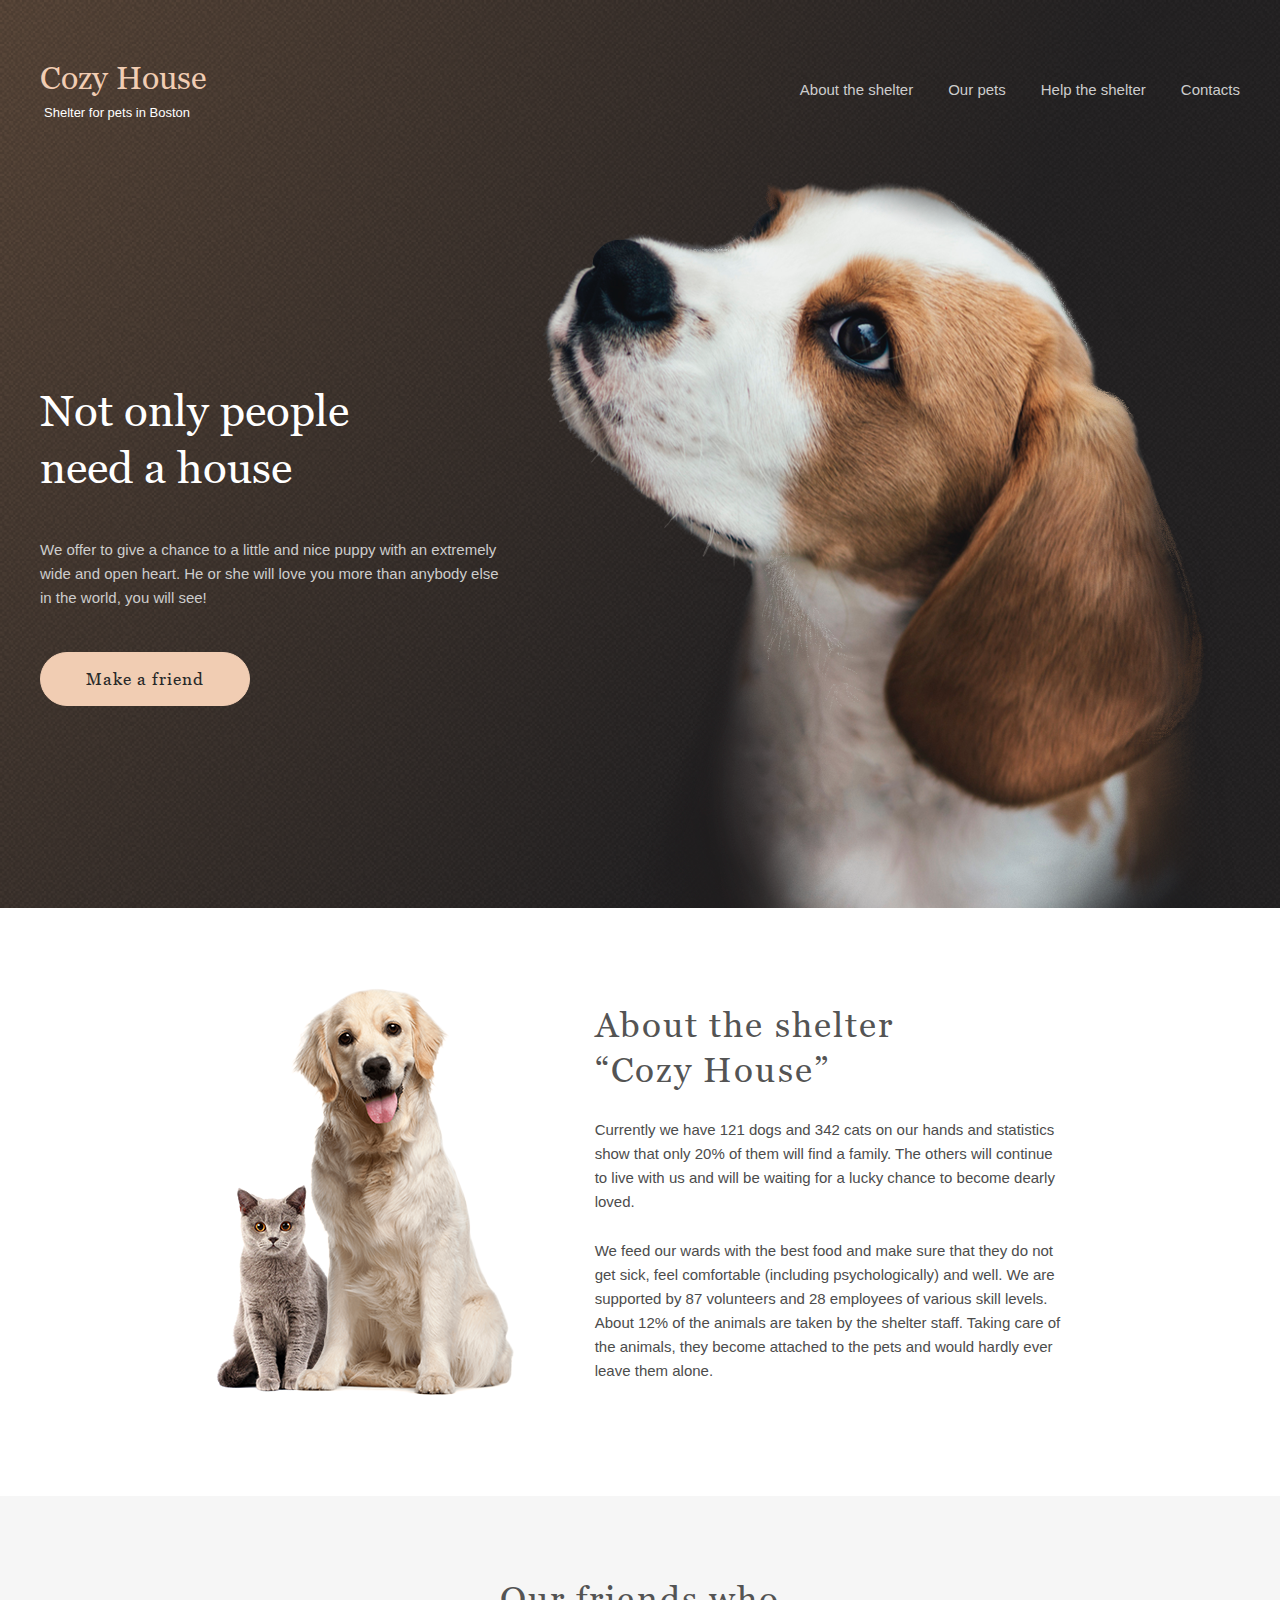
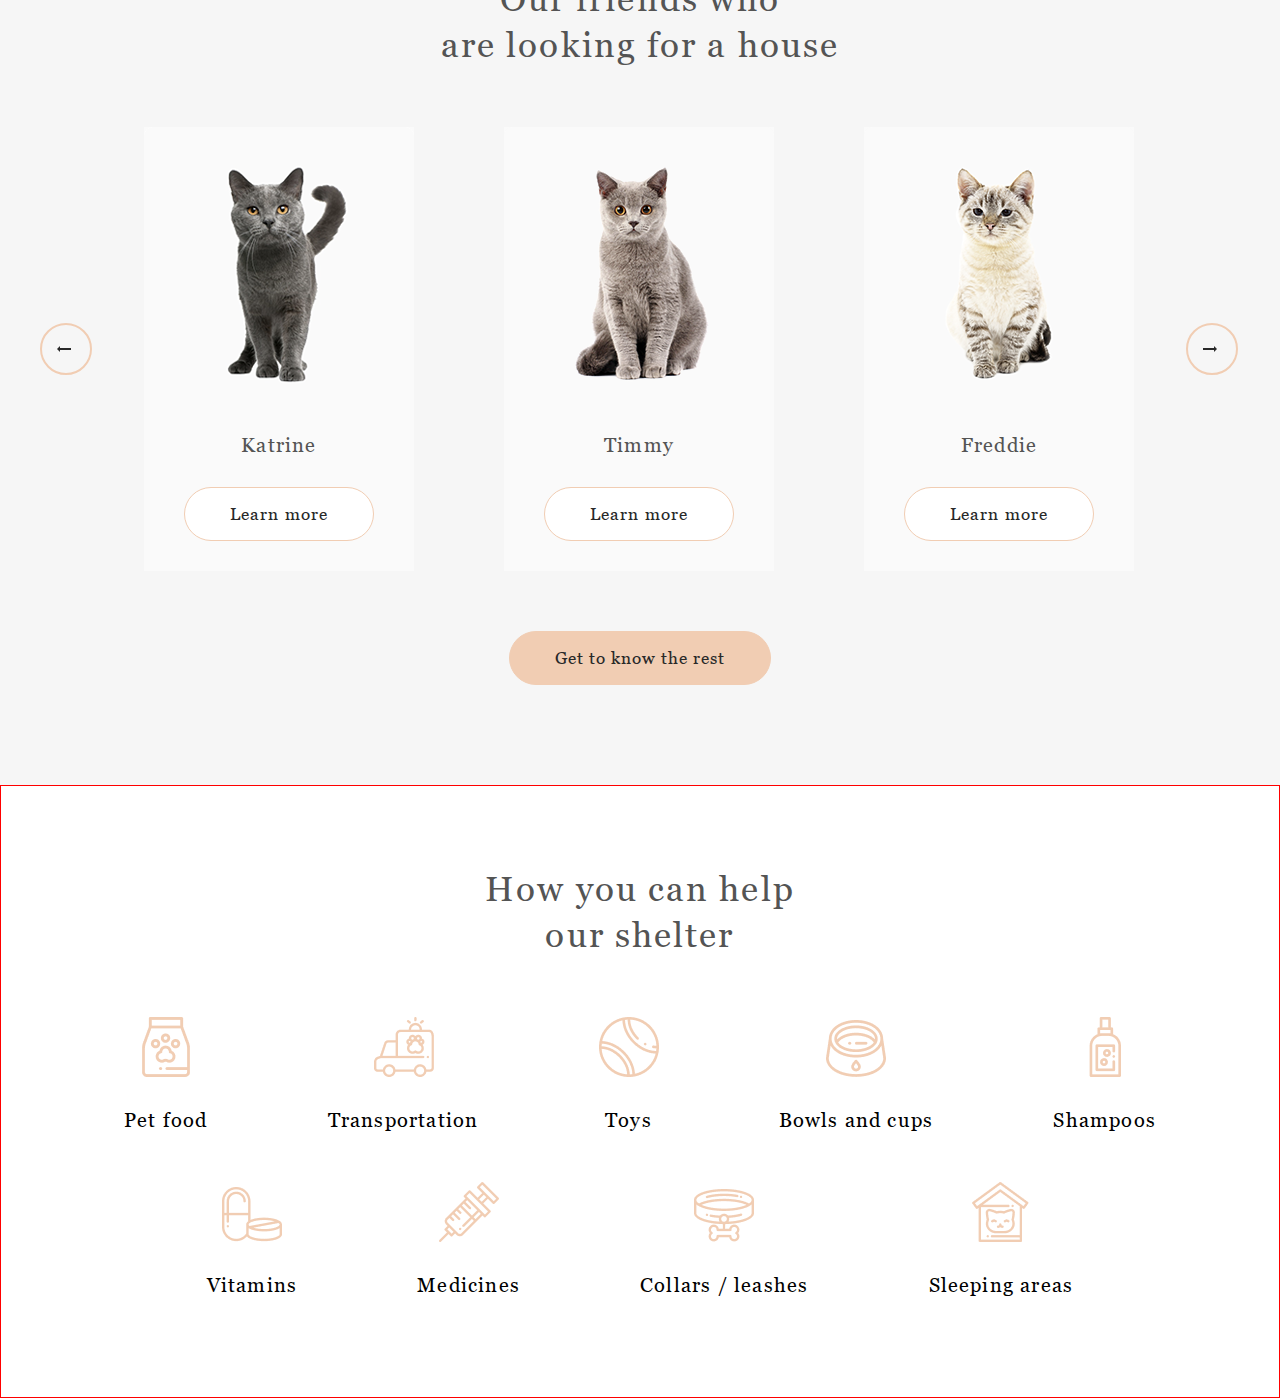
==== index.html @ fdc4bdba "added: help section, Georgia fonts" ====
<!DOCTYPE html>
<html lang="en">
<head>
    <meta charset="UTF-8">
    <meta http-equiv="X-UA-Compatible" content="IE=edge">
    <meta name="viewport" content="width=device-width, initial-scale=1.0">
    <link rel="stylesheet" href="style.css">
    <title>Cozy House</title>
</head>
<body id="body">
    
    <header>    
        <div class="headerFooterContainer">
            <div class="logo">
                <h1>Cozy House</h1>
                <div class="subtitle">Shelter for pets in Boston</div>

            </div>
            <div class="menu">
                <nav>
                    <ul>
                        <a href='#'><li class="listItem">About the shelter</li></a>
                        <a href='#'><li class="listItem">Our pets</li></a>
                        <a href=""><li class="listItem">Help the shelter</li></a>
                        <a href=""><li class="listItem">Contacts</li></a>
                    </ul>
                </nav>
            </div>

        </div>
        
    </header>
    <main>
        <section class="notOnly">
            <div class="startContainer mainContainer">
                <div class="makeFriend">
                    <h2>Not only people <br> need a house</h2>
                    <div class="propos">We offer to give a chance to a little and nice puppy with an extremely wide and open heart. He or she will love you more than anybody else in the world, you will see!</div>
                    <button class="orangeButton">Make a friend</button>
                </div>
                <img class="startImg" src="./assets/start-screen-puppy.png" alt="puppy photo">
            </div>            
        </section>
        <div class="mainContainer">
            <section id="about">
                <div class="about">
                    <img src="./assets/about-pets.png" alt="your future pets">
                    <div class="presentation">
                        <h3>About the shelter<br> “Cozy House”</h3>
                        <div>Currently we have 121 dogs and 342 cats on our hands and statistics show that only 20% of them will find a family. The others will continue to live with us and will be waiting for a lucky chance to become dearly loved.</div>
                        <div>We feed our wards with the best food and make sure that they do not get sick, feel comfortable (including psychologically) and well. We are supported by 87 volunteers and 28 employees of various skill levels. About 12% of the animals are taken by the shelter staff. Taking care of the animals, they become attached to the pets and would hardly ever leave them alone.</div>
                    </div>
                </div>
            </section>
            <section id="ourFriends">
                <h3>Our friends who <br> are looking for a house</h3>
                
                <div class="sliderContainer">
                    <div class="roundButton slideLeft"><img src="./assets/ArrowLeft.png" alt="slide to left"></div>
                    
                    <div class="slider">
                        <div class="track"></div>
                    </div>
                    <div class="roundButton slideRight"><img src="./assets/ArrowLeft.png" class="arrow" alt="slide to right"></div>
                </div>
                <button class="orangeButton">Get to know the rest</button>
                <div class="popUp">
                    <div class="closeButton roundButton"> x</div>
                    <div class="petPopUp"></div>
                </div>
            </section>
            <section id="help">
                <h3>How you can help <br> our shelter</h3>
                <div class="helpKinds">
                    <div class="helpItem">
                        <img src="./assets/Vector (3).png" alt="" class="helpImg">
                        <div class="helpKind">Pet food</div>
                    </div>  
                    <div class="helpItem">
                        <img src="./assets/transportation.png" alt="" class="helpImg">
                        <div class="helpKind">Transportation</div>
                    </div> 
                    <div class="helpItem">
                        <img src="./assets/toys.png" alt="" class="helpImg">
                        <div class="helpKind">Toys</div>
                    </div> 
                    <div class="helpItem">
                        <img src="./assets/bowls-and-cups.png" alt="" class="helpImg">
                        <div class="helpKind">Bowls and cups</div>
                    </div> 
                    <div class="helpItem">
                        <img src="./assets/shampoos.png" alt="" class="helpImg">
                        <div class="helpKind">Shampoos</div>
                    </div> 
                    <div class="helpItem">
                        <img src="./assets/vitamins.png" alt="" class="helpImg">
                        <div class="helpKind">Vitamins</div>
                    </div> 
                    <div class="helpItem">
                        <img src="./assets/medicines.png" alt="" class="helpImg">
                        <div class="helpKind">Medicines</div>
                    </div> 
                    <div class="helpItem">
                        <img src="./assets/collars-or-leashes.png" alt="" class="helpImg">
                        <div class="helpKind">Collars / leashes</div>
                    </div> 
                    <div class="helpItem">
                        <img src="./assets/sleeping-area.png" alt="" class="helpImg">
                        <div class="helpKind">Sleeping areas</div>
                    </div>    
                </div>
            </section>
            
            
        </div>
        <div class="grayBG"></div>
    </main>
    <footer></footer>
<script src="index.js" type="module"></script>    
</body>
</html>
---- style.css ----
/* css reset start */
html, body, div, span, applet, object, iframe,
h1, h2, h3, h4, h5, h6, p, blockquote, pre,
a, abbr, acronym, address, big, cite, code,
del, dfn, em, img, ins, kbd, q, s, samp,
small, strike, strong, sub, sup, tt, var,
b, u, i, center,
dl, dt, dd, ol, ul, li,
fieldset, form, label, legend,
table, caption, tbody, tfoot, thead, tr, th, td,
article, aside, canvas, details, embed, 
figure, figcaption, footer, header, hgroup, 
menu, nav, output, ruby, section, summary,
time, mark, audio, video {
	margin: 0;
	padding: 0;
	border: 0;
	font-size: 100%;
	font: inherit;
	vertical-align: baseline;
}
/* HTML5 display-role reset for older browsers */
article, aside, details, figcaption, figure, 
footer, header, hgroup, menu, nav, section {
	display: block;
}
body {
	line-height: 1;
}
ol, ul {
	list-style: none;
}
blockquote, q {
	quotes: none;
}
a{
	text-decoration: none;
	outline: none;
}
blockquote:before, blockquote:after,
q:before, q:after {
	content: '';
	content: none;
}
table {
	border-collapse: collapse;
	border-spacing: 0;
}
* {
    box-sizing: border-box;
}
/* CSS reset end */
body{
	font-family: 'Arial';
	font-style: normal;
	font-weight: 400;
	font-size: 15px;
	line-height: 160%;
}
.center{
	margin: 0 auto;
}
.headerFooterContainer{
width: 100%;
margin: 0 auto;
display: flex;
justify-content: space-between;
align-items: center;
top: 60px;
position: absolute;
padding: 0 40px;
}
header{
	max-width: 1280px;
	margin: 0 auto;
	position: relative;
}
.mainContainer{
	max-width: 1280px;
	margin: 0 auto;
}
h1{
	font-family: 'Georgia';
	font-style: normal;
	font-weight: 400;
	font-size: 32px;
	line-height: 110%;
	color: #F1CDB3;
}
.subtitle{
	margin-top: 10px;
	font-family: 'Arial';
	font-style: normal;
	font-weight: 400;
	font-size: 13px;
	line-height: 15px;	
	padding-left: 4px;
	color: white;
}
ul{
	display: flex;
	gap: 35px;	
}
.listItem{
	color: #CDCDCD;
	font-family: 'Arial';
	font-style: normal;
	font-weight: 400;
	font-size: 15px;
	line-height: 160%;

}
.notOnly{
	background: url(./assets/start-screen-gradient-background.png);
	background-size: cover;
	height: 908px;
	min-width: 100%;
	padding-top: 180px;	
}
.startContainer{
	display: flex;
	justify-content: space-between;
	align-items: center;
	padding: 0 40px;
}
.startImg{
	display: block;
	margin-left: 42px;
	/* width: 54.53% */
}
h2{
	font-family: 'Georgia';
	font-style: normal;
	font-weight: 400;
	font-size: 44px;
	line-height: 130%;
	color: #FFFFFF;
}
.propos{
	color: #CDCDCD;
	margin: 42px auto;
}
button{
border: #F1CDB3 solid 1px;
border-radius: 100px;
padding: 15px 45px;
font-family: 'Georgia';
font-style: normal;
font-weight: 400;
font-size: 17px;
line-height: 130%;
letter-spacing: 0.06em;
color: #292929;
background-color: #FFFFFF;

}
.orangeButton{
	background-color: #F1CDB3;
}
section#about{
	height: 588px;
	padding: 80px 16.797% 100px;
}
.about{
	display: flex;
	align-items: center;
	gap: 9.375%;	
}
.presentation{
	color: #4C4C4C;
	display: flex;
	flex-direction: column;
	gap: 25px;
}
h3{
	font-family: 'Georgia';
	font-style: normal;
	font-weight: 400;
	font-size: 35px;
	line-height: 130%;
	letter-spacing: 0.06em;
	color: #545454;
}
section#ourFriends{
	padding: 80px 40px 100px;
	background: #F6F6F6;
	width: 100%;
	text-align: center;
}
.sliderContainer{	
	display: flex;
	align-items: center;
	width: 100%;
	margin: 60px auto;
	gap: 52px;
}

.roundButton{
	width: 52px;
	height: 52px;
	border: 2px solid #F1CDB3;
	border-radius: 100px;
	display: flex;
	align-items: center;
	padding-left: 15px;
	cursor: pointer;
}
.disableButton{
	filter: grayscale(100%);
}

.slideLeft{
	/* position: absolute;	 */
	left: 0;
}
.slideRight{
	/* position: absolute; */
	right: 0;
}
.arrow{
	transform: rotate(180deg)
}
.slider{
	overflow: hidden;
	position: relative;
	max-width: 82.5%;
	/* height: ;	 */
}
.track{
	margin: 0 auto;
	display: flex;
	gap: 9.09090909%;
	transition: all .5s;
}
.sliderItem{
	min-width: 27.27272727%;
	padding-bottom: 30px;
	background-color: #FAFAFA;
}
.type{
	margin: 30px auto;
	font-family: 'Georgia';
	font-style: normal;
	font-weight: 400;
	font-size: 20px;
	line-height: 23px;
	letter-spacing: 0.06em;
	color: #545454;
}
.petButton:hover{
	background-color: #F1CDB3;
}
.popUp{
	max-width: 70.3125%;
	z-index: 1;
	position: fixed;
	top: 50%;
	left: 50%;
	gap: 30px;
	transform: translate(-50%, -50%);
	background: #FAFAFA;
	border-radius: 9px;
	display: none;
	text-align: left;
}
.petPopUp{
	display: flex;
	width: 100%;
	align-items: center;	
	padding-right: 10px;
	padding-bottom: 9px;
	/* min-width: 70.3125%;	 */
}
.closeButton{
	position: absolute;
	right: -38px;
	top: -52px;
}
.petName{
	font-family: 'Georgia';
	font-style: normal;
	font-weight: 400;
	font-size: 35px;
	line-height: 130%;
	letter-spacing: 0.06em;	
	color: #000000;
	margin-bottom: 10px;
}
.petDescription{
	margin-top: 40px;
	font-family: 'Georgia';
	font-style: normal;
	font-weight: 400;
	font-size: 15px;
	line-height: 110%;
	letter-spacing: 0.06em;
	color: #000000;
}
h4{
	font-family: 'Georgia';
	font-style: normal;
	font-weight: 400;
	font-size: 20px;
	line-height: 115%;
	letter-spacing: 0.06em;	
	color: #000000;	
}
.petPopupImg{
	min-width: 50%;
}
.grayBG{
	width: 100%;
	height: 100vh;
	position: fixed;
	top: 0;
	background: rgba(41, 41, 41, 0.6);
	display: none;
}
.visible{
	display: block;
}

/* our Friends end */

/* help start */

section#help {
	padding: 80px 50px 100px 50px;
	text-align: center;
	border: red 1px solid;
}
.helpKinds{
	display: flex;
	flex-wrap: wrap;
	justify-content: center;
	align-items: flex-end;
	column-gap: 120px;
	row-gap: 50px;
	margin-top: 60px;
}
.helpItem{
	/* margin-top: 60px;
	margin-left: 120px;
	 */
}
.helpItem:first-child{
	margin-left: 0;
}
.helpKind{
	font-family: 'Georgia';
	font-style: normal;
	font-weight: 400;
	font-size: 20px;
	line-height: 115%;
	letter-spacing: 0.06em;	
	color: #000000;
	margin-top: 25px;
}
/* help end */

















@font-face {
	font-family: 'Georgia';
	src: url(./fonts/georgia.ttf);
	font-style: normal;
	font-weight: 400;
}
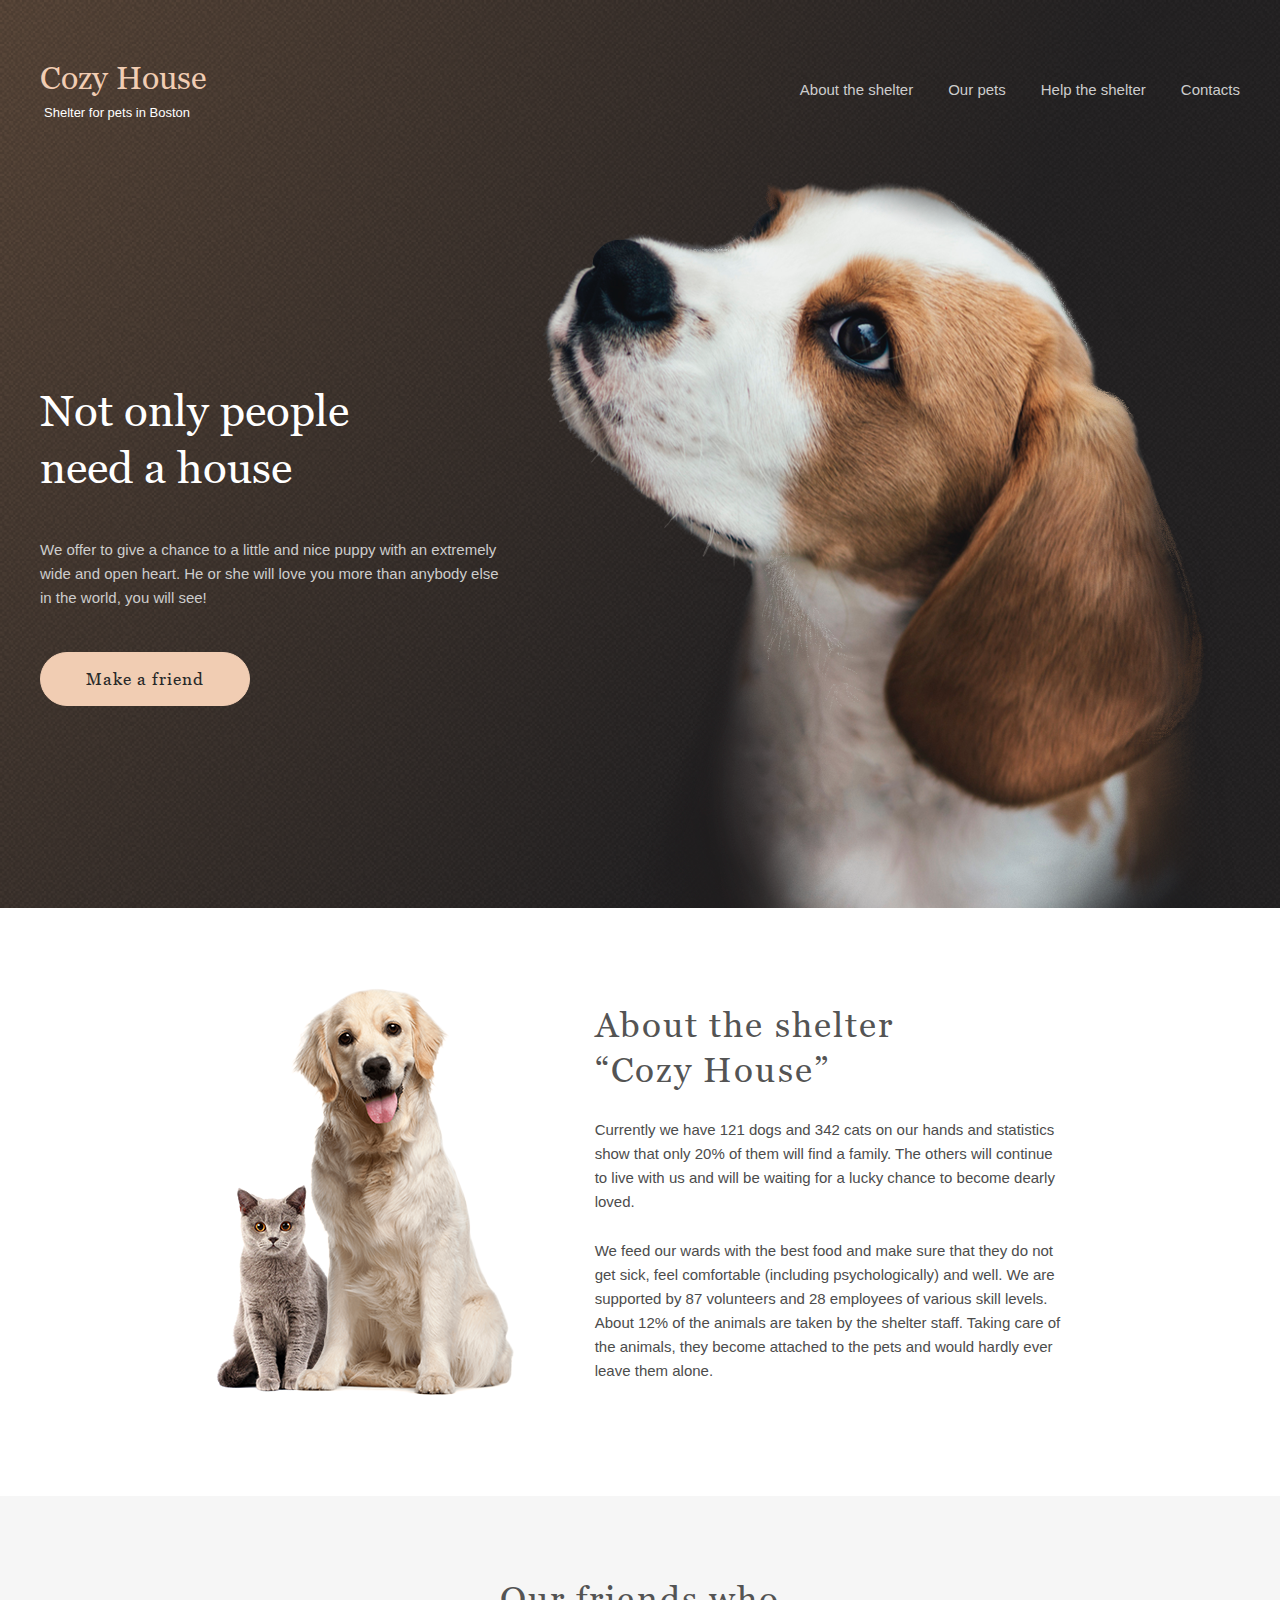
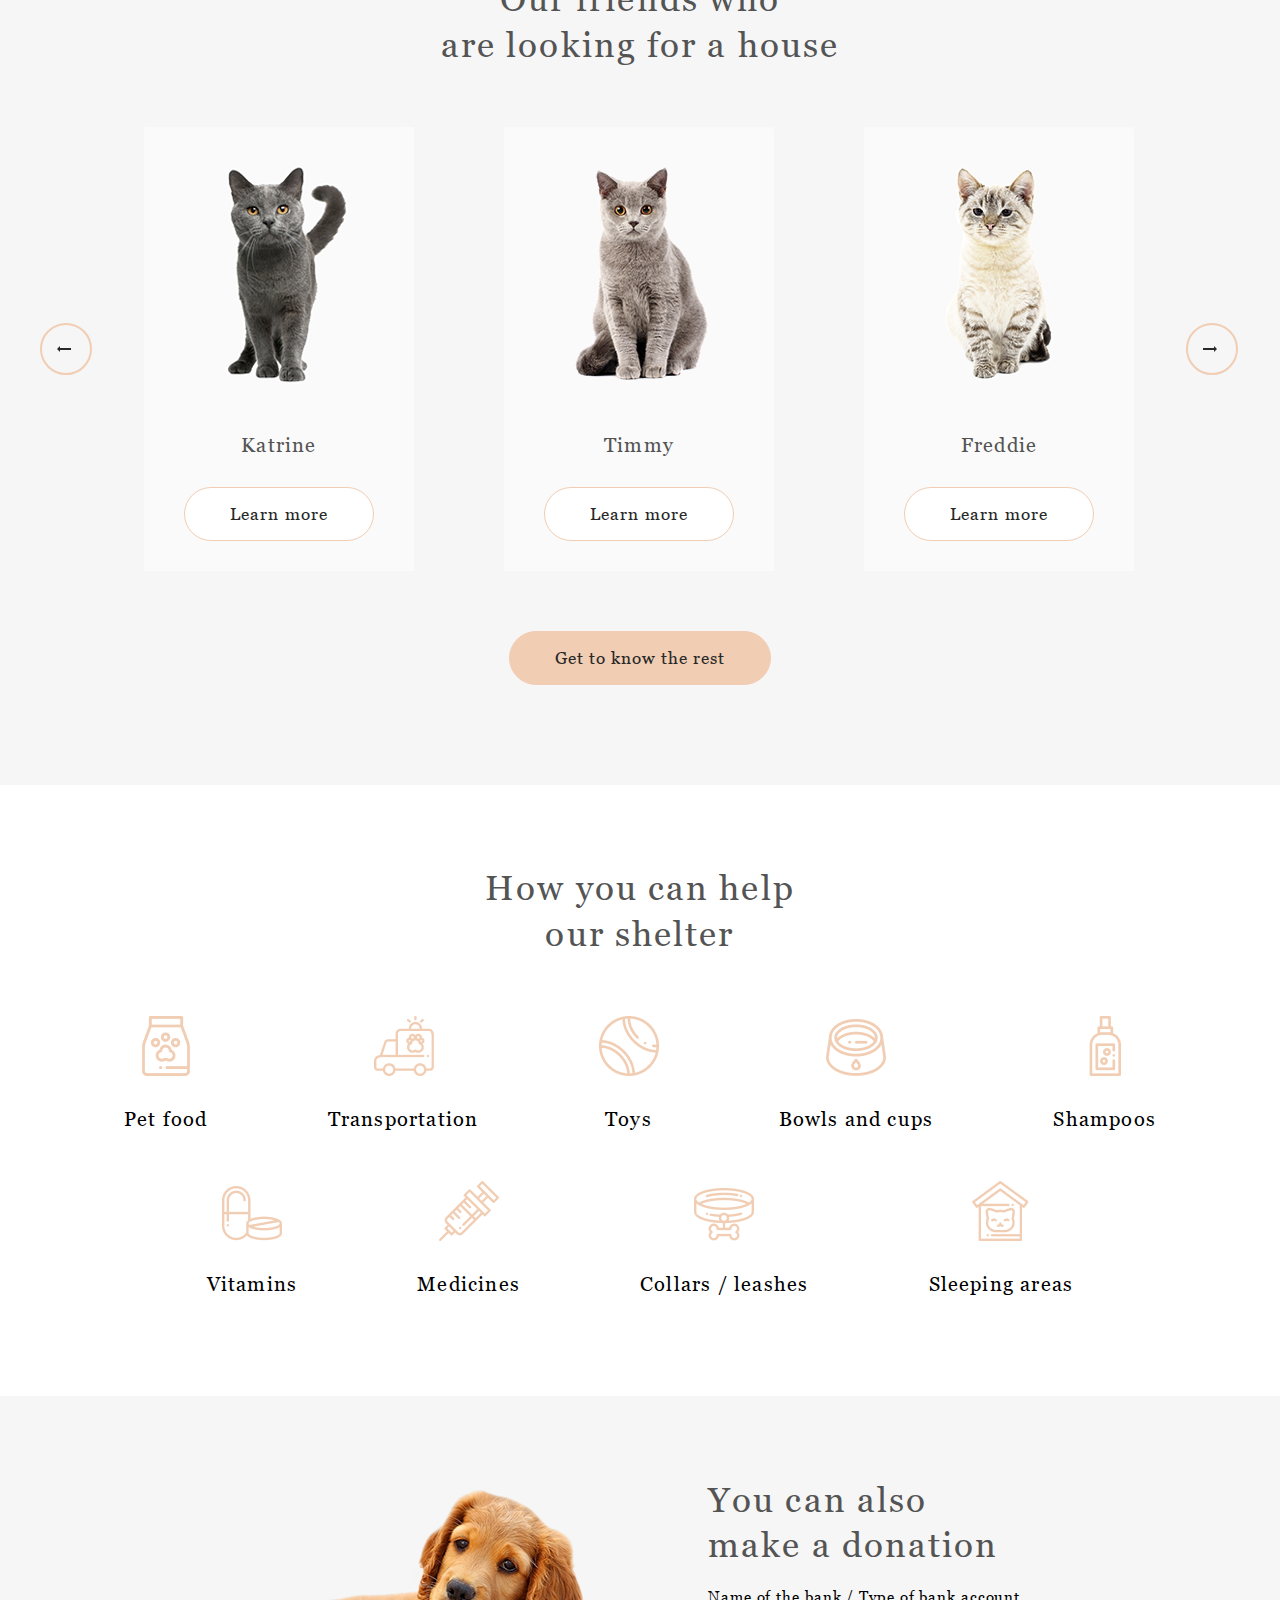
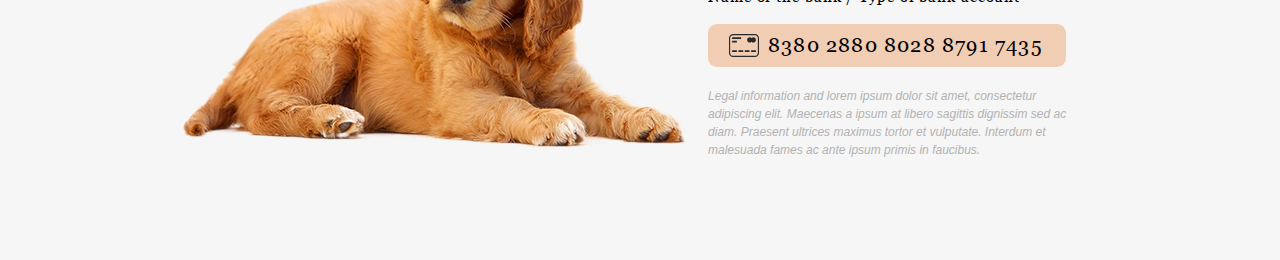
==== commit acb162bd: "added: donation section" ====
--- a/index.html
+++ b/index.html
@@ -19,9 +19,9 @@
             <div class="menu">
                 <nav>
                     <ul>
-                        <a href='#'><li class="listItem">About the shelter</li></a>
-                        <a href='#'><li class="listItem">Our pets</li></a>
-                        <a href=""><li class="listItem">Help the shelter</li></a>
+                        <a href='#about'><li class="listItem">About the shelter</li></a>
+                        <a href='#ourFriends'><li class="listItem">Our pets</li></a>
+                        <a href="#help"><li class="listItem">Help the shelter</li></a>
                         <a href=""><li class="listItem">Contacts</li></a>
                     </ul>
                 </nav>
@@ -36,7 +36,7 @@
                 <div class="makeFriend">
                     <h2>Not only people <br> need a house</h2>
                     <div class="propos">We offer to give a chance to a little and nice puppy with an extremely wide and open heart. He or she will love you more than anybody else in the world, you will see!</div>
-                    <button class="orangeButton">Make a friend</button>
+                    <a href="#ourFriends"><button class="orangeButton">Make a friend</button></a>
                 </div>
                 <img class="startImg" src="./assets/start-screen-puppy.png" alt="puppy photo">
             </div>            
@@ -110,6 +110,16 @@
                     </div>    
                 </div>
             </section>
+            <section id="donation">
+                <img src="./assets/donation-dog.png" alt="dog" class="donationDog">
+                <div>
+                    <h3>You can also <br> make a donation</h3>
+                    <div class="petDescription bank">Name of the bank / Type of bank account</div>
+                    <h4 class="bankCard">8380 2880 8028 8791 7435</h4>
+                    <div class="legalInfo">Legal information and lorem ipsum dolor sit amet, consectetur adipiscing elit. Maecenas a ipsum at libero sagittis dignissim sed ac diam. Praesent ultrices maximus tortor et vulputate. Interdum et malesuada fames ac ante ipsum primis in faucibus.</div>
+                </div>
+                
+            </section>
             
             
         </div>
--- a/style.css
+++ b/style.css
@@ -36,6 +36,7 @@
 a{
 	text-decoration: none;
 	outline: none;
+	cursor: pointer;
 }
 blockquote:before, blockquote:after,
 q:before, q:after {
@@ -209,14 +210,6 @@
 	filter: grayscale(100%);
 }
 
-.slideLeft{
-	/* position: absolute;	 */
-	left: 0;
-}
-.slideRight{
-	/* position: absolute; */
-	right: 0;
-}
 .arrow{
 	transform: rotate(180deg)
 }
@@ -327,7 +320,6 @@
 section#help {
 	padding: 80px 50px 100px 50px;
 	text-align: center;
-	border: red 1px solid;
 }
 .helpKinds{
 	display: flex;
@@ -338,14 +330,6 @@
 	row-gap: 50px;
 	margin-top: 60px;
 }
-.helpItem{
-	/* margin-top: 60px;
-	margin-left: 120px;
-	 */
-}
-.helpItem:first-child{
-	margin-left: 0;
-}
 .helpKind{
 	font-family: 'Georgia';
 	font-style: normal;
@@ -359,7 +343,45 @@
 /* help end */
 
 
-
+/* donation start */
+
+section#donation{
+	padding: 6.3% 16.7% 7.9% 14.3% ;
+	background: #F6F6F6;
+	display: flex;
+	align-items: center;
+	gap: 20px;
+}
+.bankCard {
+	background: #F1CDB3;
+	border-radius: 9px;
+	width: 100%;
+	padding: 10px 15px 10px 60px;
+}
+.bank{
+	margin-top: 20px;
+	margin-bottom: 20px;
+}
+.bankCard::before{
+	content: url(./assets/credit-card.svg);
+	position: absolute;
+	transform: translateX(-130%);
+}
+.legalInfo{
+	font-family: 'Arial';
+	font-style: italic;
+	font-weight: 400;
+	font-size: 12px;
+	line-height: 18px;
+	display: flex;
+	align-items: center;	
+	color: #B2B2B2;
+	margin-top: 20px;	
+}
+/* .donationDog{
+	display: inline-block;
+} */
+/* donation end */
 
 
 
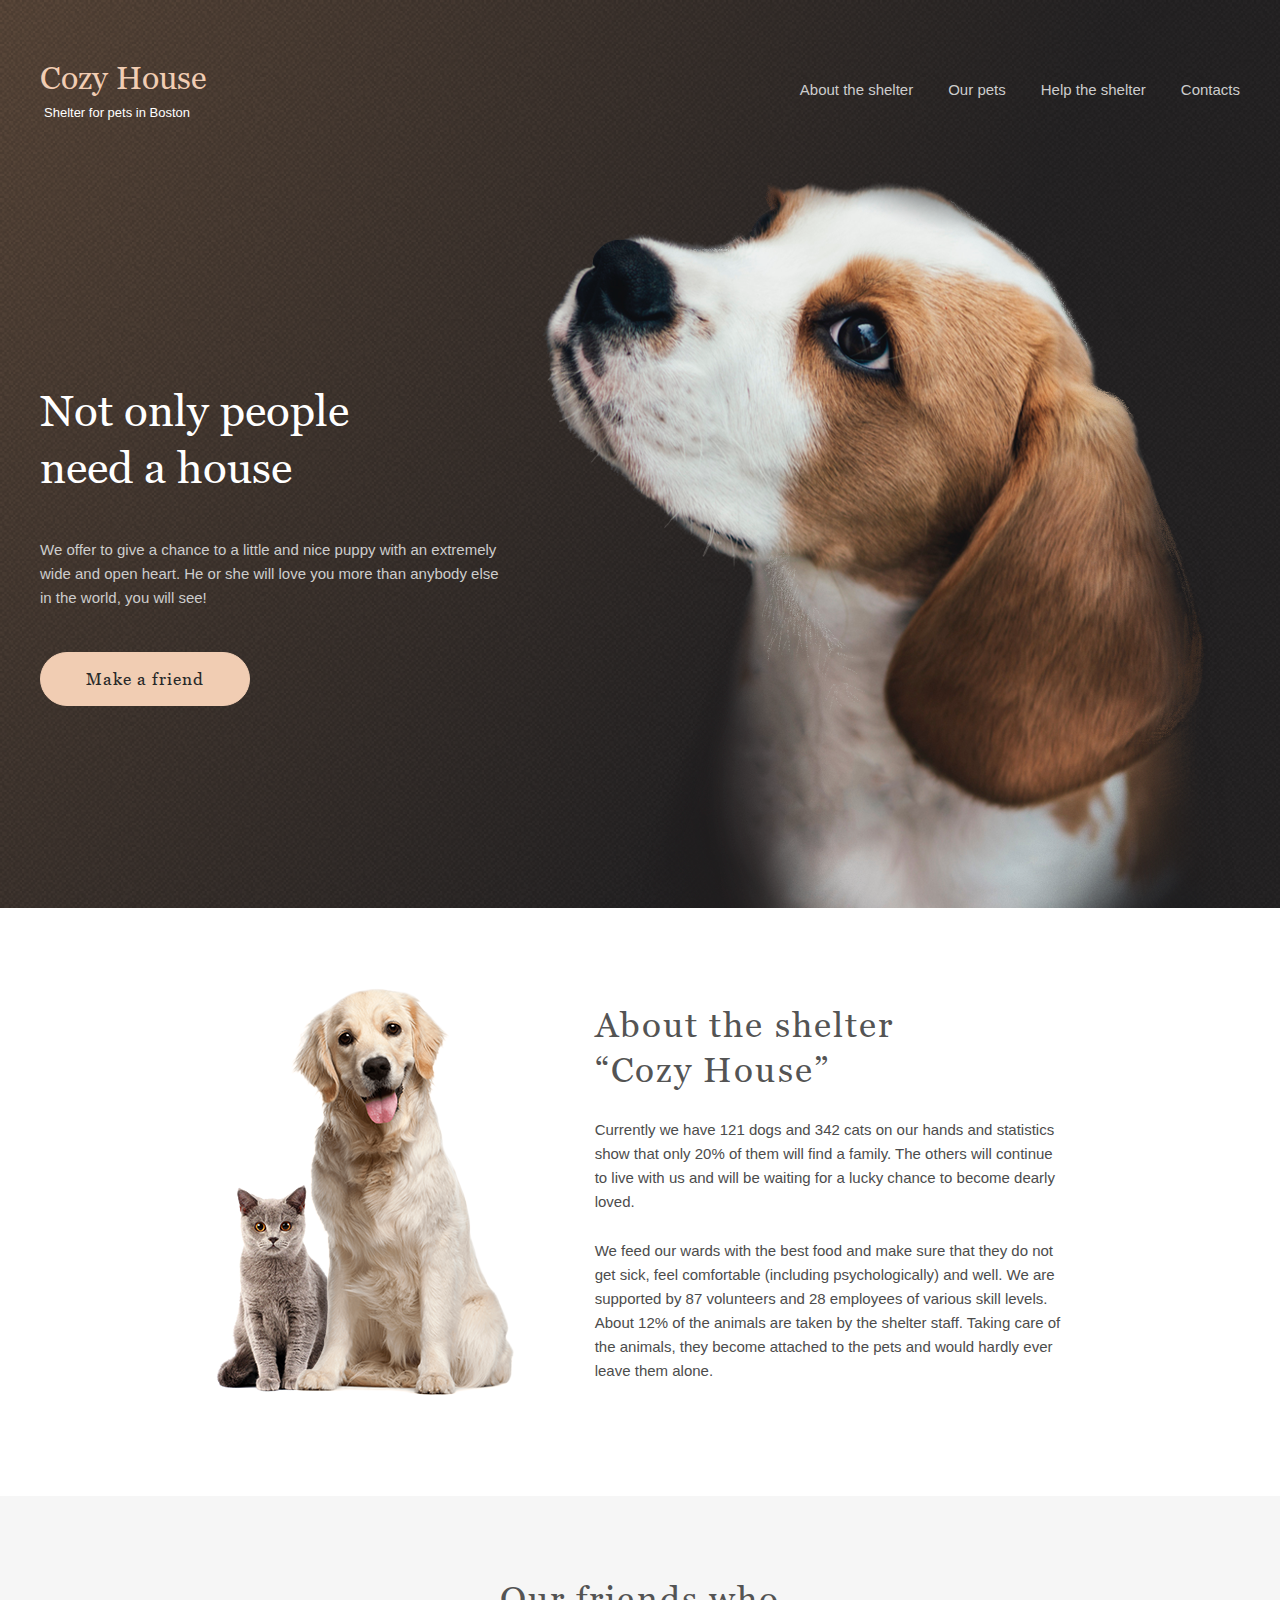
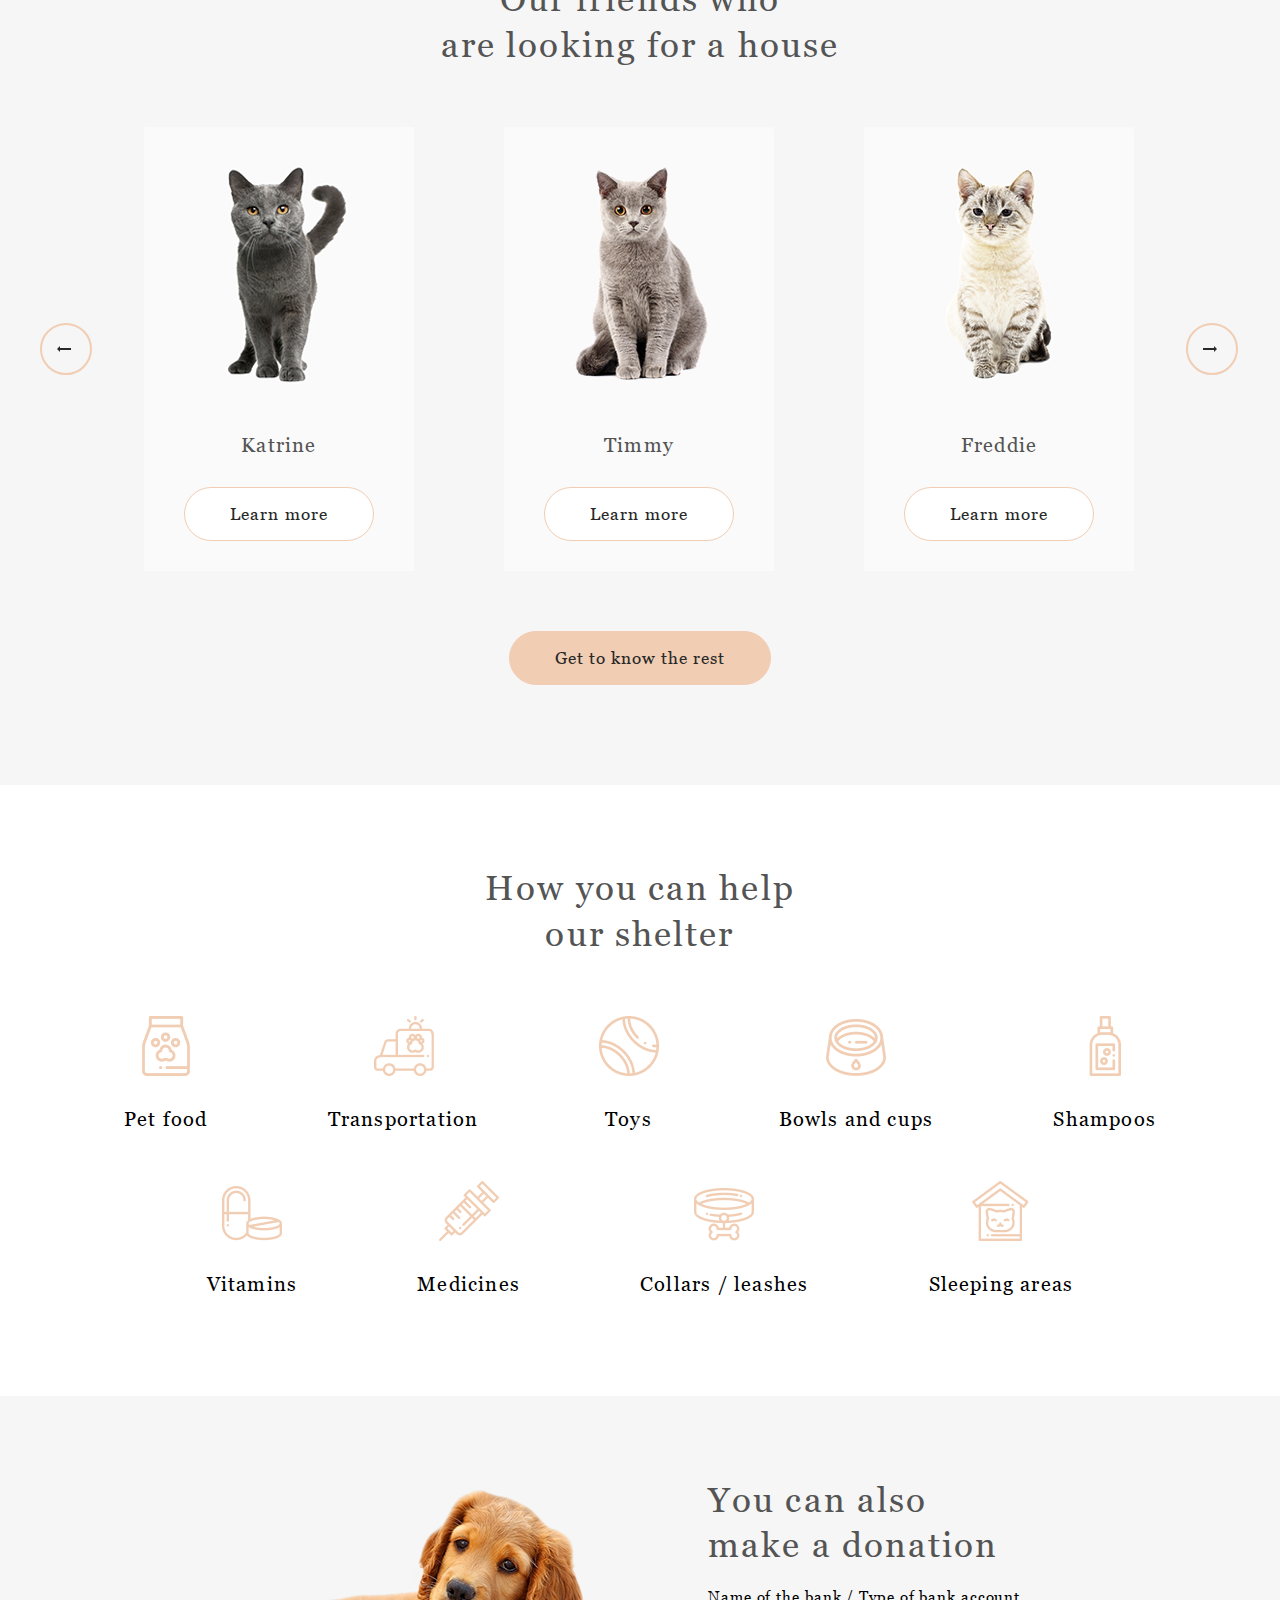
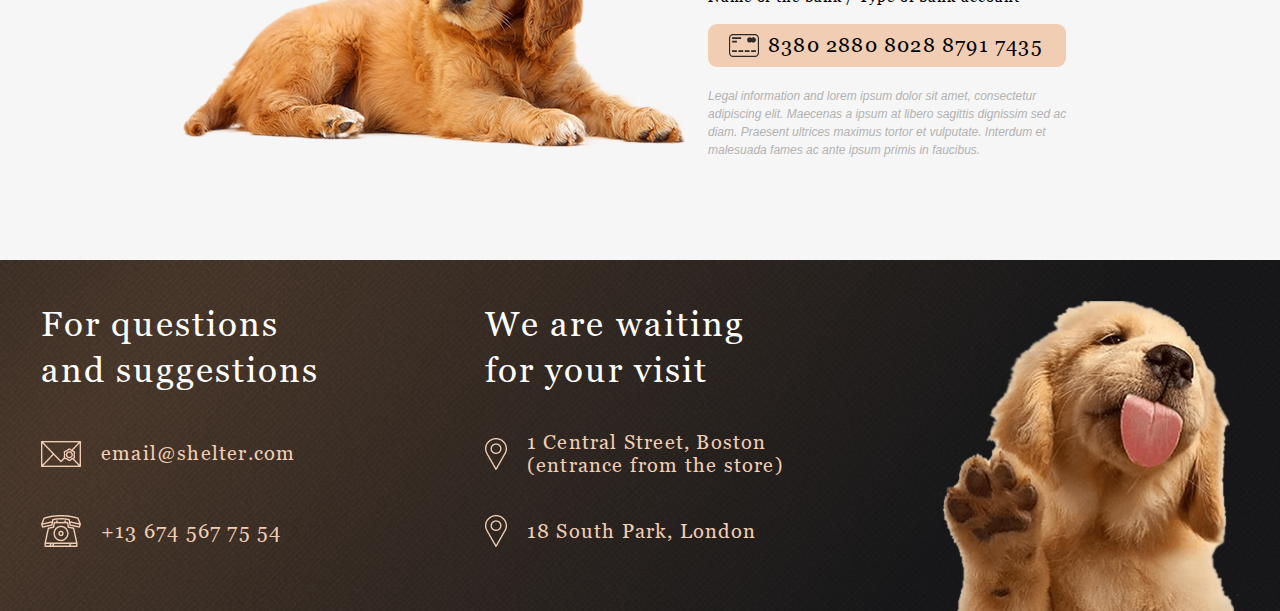
==== commit 367a8cf1: "added: footer" ====
--- a/index.html
+++ b/index.html
@@ -117,15 +117,40 @@
                     <div class="petDescription bank">Name of the bank / Type of bank account</div>
                     <h4 class="bankCard">8380 2880 8028 8791 7435</h4>
                     <div class="legalInfo">Legal information and lorem ipsum dolor sit amet, consectetur adipiscing elit. Maecenas a ipsum at libero sagittis dignissim sed ac diam. Praesent ultrices maximus tortor et vulputate. Interdum et malesuada fames ac ante ipsum primis in faucibus.</div>
-                </div>
-                
-            </section>
-            
-            
+                </div>                
+            </section>             
         </div>
         <div class="grayBG"></div>
     </main>
-    <footer></footer>
+    <footer id="contacts">
+        <div class="mainContainer">
+            <div class="contactsContainer">
+                <div class="contact">
+                    <h3 class="white">For questions and suggestions</h3>
+                    <div class="contactItem">
+                        <img src="./assets/mail.png" alt="e-mail pic"> 
+                        <h4 class="footerH4">email@shelter.com</h4> 
+                    </div>
+                    <div class="contactItem">
+                        <img src="./assets/phone.png" alt="phone pic"> 
+                        <h4 class="footerH4">+13 674 567 75 54</h4>
+                    </div>
+                </div>
+                <div class="location">
+                    <h3 class="white">We are waiting for your visit</h3>
+                    <div class="contactItem">
+                        <img src="./assets/pin.png" alt="pin pic"> 
+                        <h4 class="footerH4">1 Central Street, Boston (entrance from the store)</h4>
+                    </div>
+                    <div class="contactItem">
+                        <img src="./assets/pin.png" alt="pin pic"> 
+                        <h4 class="footerH4">18 South Park, London </h4>
+                    </div>
+                </div>
+                <img src="./assets/footer-puppy.png" alt="puppy">
+            </div>
+        </div>
+    </footer>
 <script src="index.js" type="module"></script>    
 </body>
 </html>--- a/style.css
+++ b/style.css
@@ -153,6 +153,7 @@
 letter-spacing: 0.06em;
 color: #292929;
 background-color: #FFFFFF;
+cursor: pointer;
 
 }
 .orangeButton{
@@ -249,7 +250,7 @@
 	position: fixed;
 	top: 50%;
 	left: 50%;
-	gap: 30px;
+	
 	transform: translate(-50%, -50%);
 	background: #FAFAFA;
 	border-radius: 9px;
@@ -262,6 +263,7 @@
 	align-items: center;	
 	padding-right: 10px;
 	padding-bottom: 9px;
+	gap: 30px;
 	/* min-width: 70.3125%;	 */
 }
 .closeButton{
@@ -378,10 +380,53 @@
 	color: #B2B2B2;
 	margin-top: 20px;	
 }
-/* .donationDog{
+
+/* donation end */
+
+
+
+/* contacts start */
+
+footer#contacts{
+	background-image: url(./assets/footer-gradient-background.png);
+	background-repeat: no-repeat;
+	background-position: center;
+	background-size: cover;
+	width: 100%;	
+}
+.contactsContainer{
+	display: flex;
+	gap: 145px;
+	padding: 3.2% 3.2% 0 3.2%;
+}
+.white{
+	color: #FFFFFF;
+}
+.footerH4{
+	color: #F1CDB3;
 	display: inline-block;
-} */
-/* donation end */
+	margin-left: 20px;
+}
+.contact{
+	display: flex;
+	flex-direction: column;
+	justify-content: space-between;
+	margin-bottom: 64px;
+}
+.location{
+	display: flex;
+	flex-direction: column;
+	justify-content: space-between;
+	margin-bottom: 64px;
+}
+.contactItem{
+	display: flex;
+	align-items: center;
+}
+
+
+
+/* contaacts end */
 
 
 
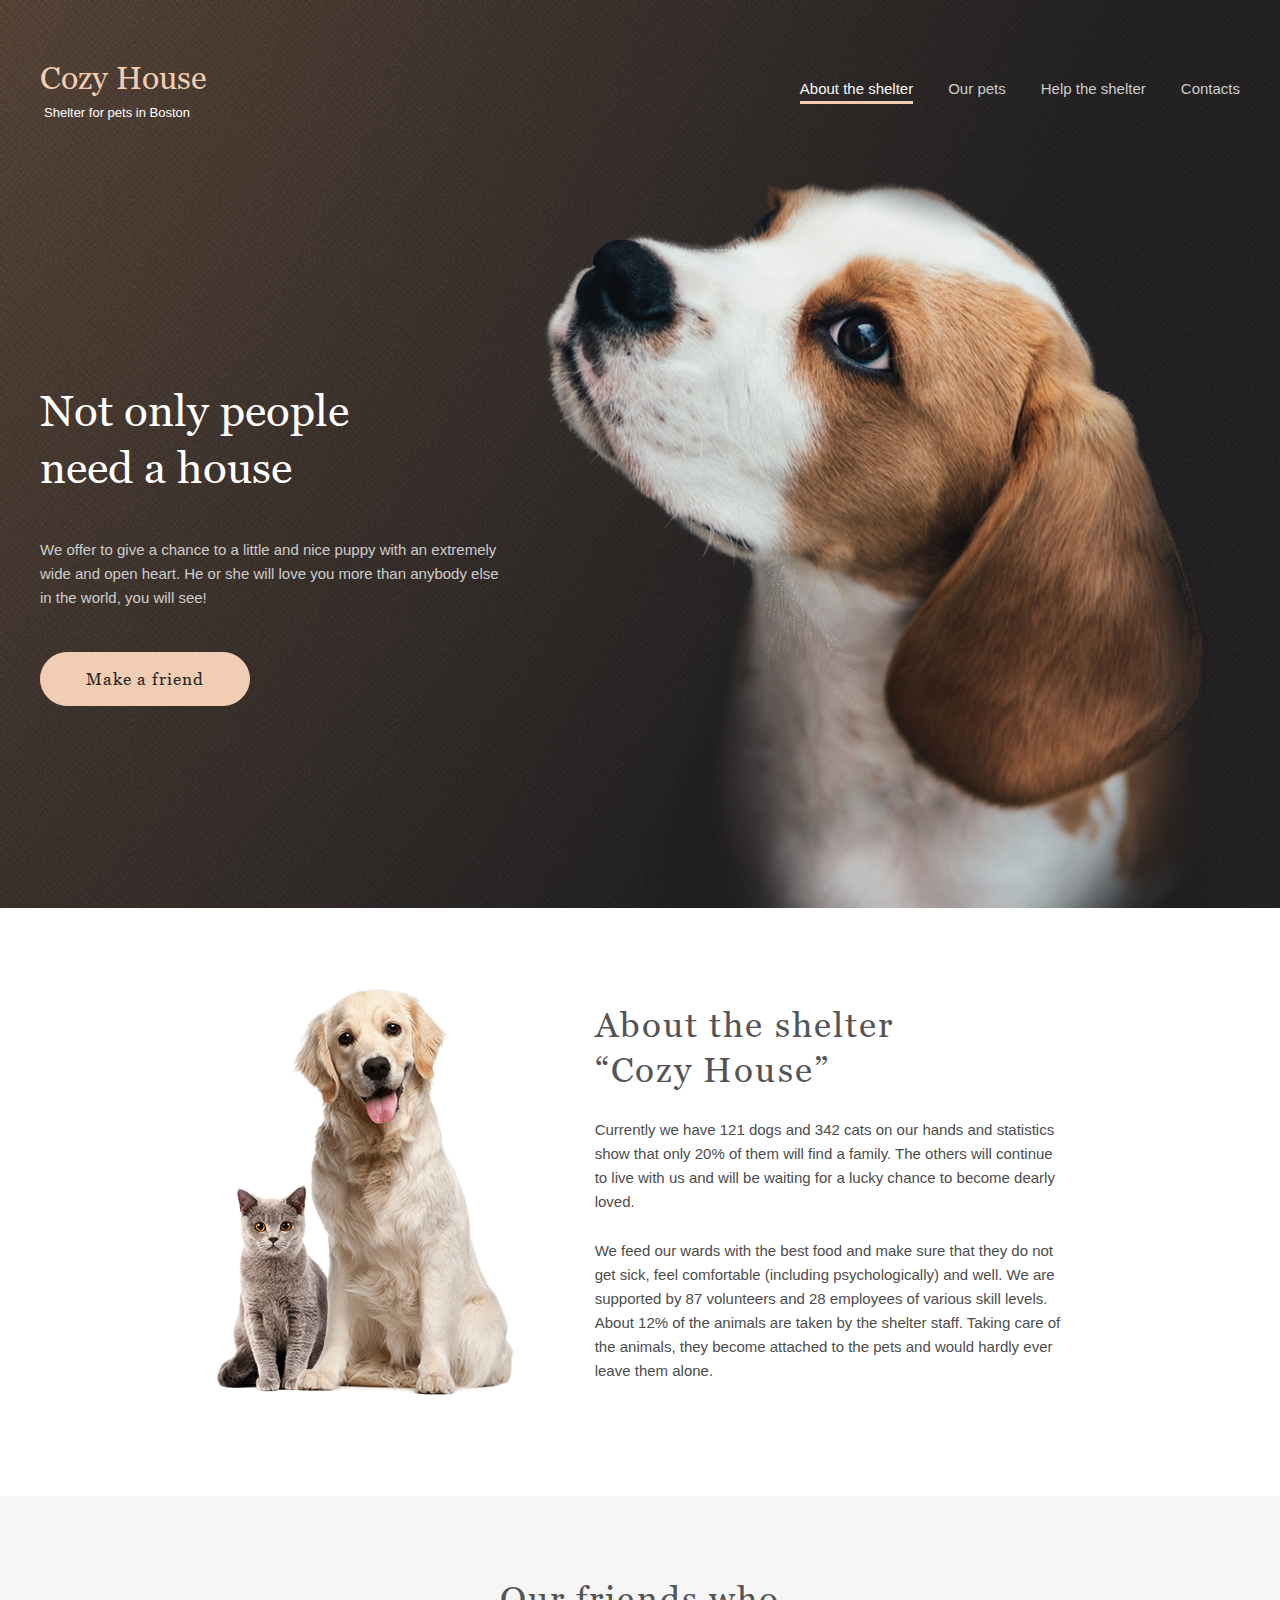
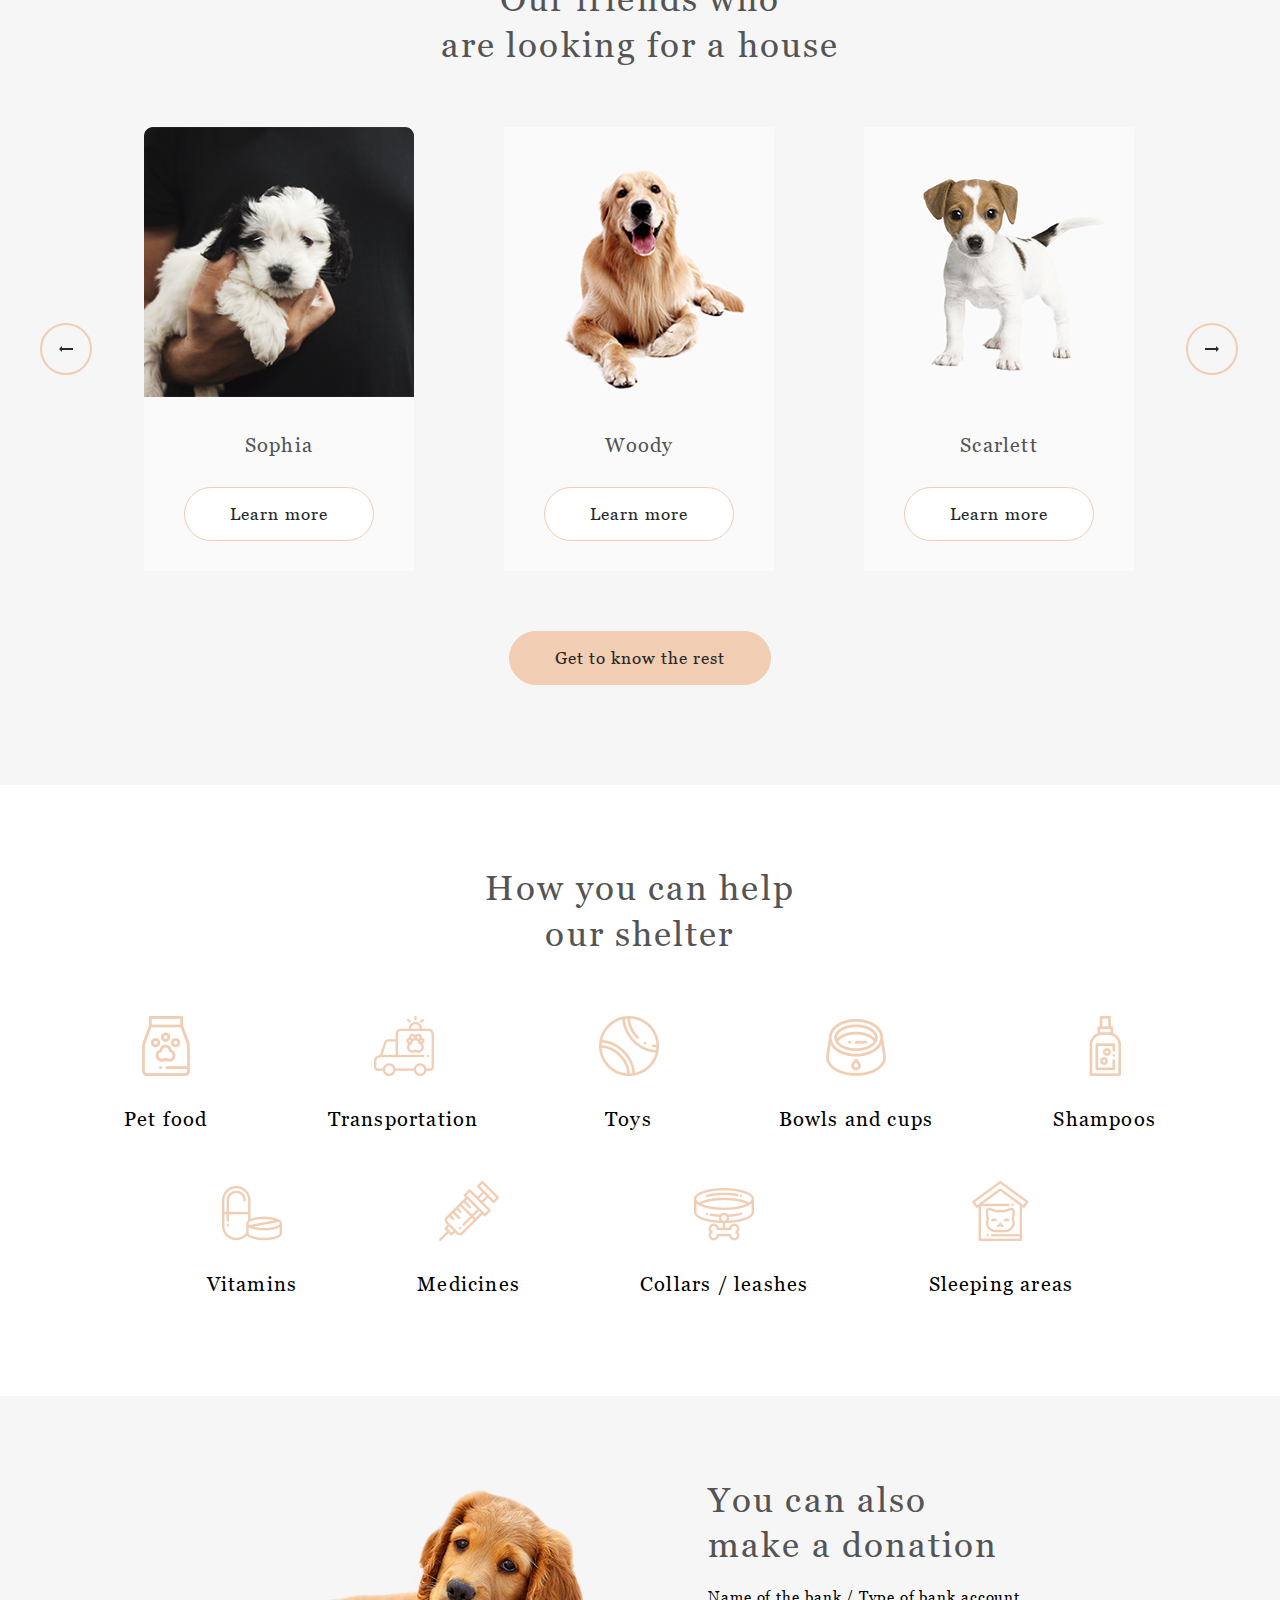
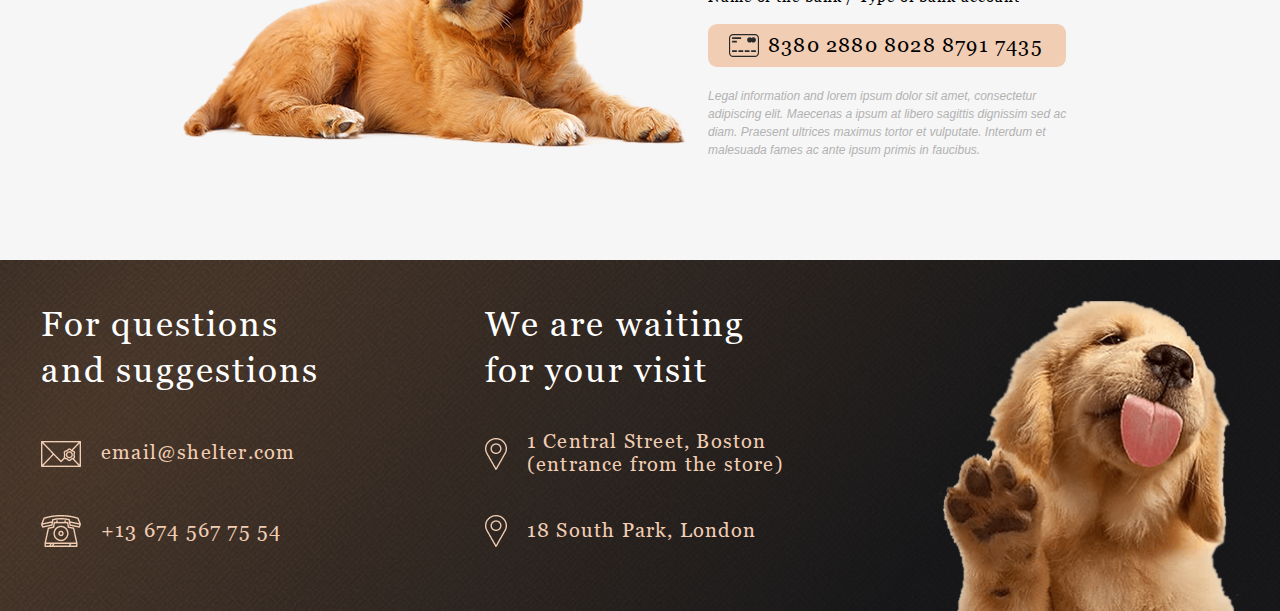
==== commit 8c6a4a62: "ourPets page is done" ====
--- a/index.html
+++ b/index.html
@@ -12,17 +12,16 @@
     <header>    
         <div class="headerFooterContainer">
             <div class="logo">
-                <h1>Cozy House</h1>
-                <div class="subtitle">Shelter for pets in Boston</div>
-
+                <a href="./index.html"><h1>Cozy House</h1>
+                <div class="subtitle">Shelter for pets in Boston</div></a>
             </div>
             <div class="menu">
                 <nav>
                     <ul>
-                        <a href='#about'><li class="listItem">About the shelter</li></a>
-                        <a href='#ourFriends'><li class="listItem">Our pets</li></a>
-                        <a href="#help"><li class="listItem">Help the shelter</li></a>
-                        <a href=""><li class="listItem">Contacts</li></a>
+                        <a href='#about'><li class="listItem li_main" id="current_li">About the shelter</li></a>
+                        <a href='./pets.html'><li class="listItem li_main">Our pets</li></a>
+                        <a href="#help"><li class="listItem li_main">Help the shelter</li></a>
+                        <a href="#contacts"><li class="listItem li_main">Contacts</li></a>
                     </ul>
                 </nav>
             </div>
@@ -129,22 +128,22 @@
                     <h3 class="white">For questions and suggestions</h3>
                     <div class="contactItem">
                         <img src="./assets/mail.png" alt="e-mail pic"> 
-                        <h4 class="footerH4">email@shelter.com</h4> 
+                        <a href="mailto: email@shelter.com"><h4 class="footerH4">email@shelter.com</h4> </a>
                     </div>
                     <div class="contactItem">
                         <img src="./assets/phone.png" alt="phone pic"> 
-                        <h4 class="footerH4">+13 674 567 75 54</h4>
+                        <a href="tel: +13 674 567 75 54"><h4 class="footerH4">+13 674 567 75 54</h4></a>
                     </div>
                 </div>
                 <div class="location">
                     <h3 class="white">We are waiting for your visit</h3>
                     <div class="contactItem">
                         <img src="./assets/pin.png" alt="pin pic"> 
-                        <h4 class="footerH4">1 Central Street, Boston (entrance from the store)</h4>
+                        <a href="https://www.google.com/maps/place/Kheppipet/@53.9284606,27.5638872,15z/data=!4m2!3m1!1s0x0:0x6fe3a6a5ea40aec8?sa=X&ved=2ahUKEwj7yfOM9IL6AhVPposKHeBvDN4Q_BJ6BAgdEAU&hl=en"><h4 class="footerH4">1 Central Street, Boston (entrance from the store)</h4></a>
                     </div>
                     <div class="contactItem">
                         <img src="./assets/pin.png" alt="pin pic"> 
-                        <h4 class="footerH4">18 South Park, London </h4>
+                        <a href="https://www.google.com/maps/place/Kheppipet/@53.9284606,27.5638872,15z/data=!4m2!3m1!1s0x0:0x6fe3a6a5ea40aec8?sa=X&ved=2ahUKEwj7yfOM9IL6AhVPposKHeBvDN4Q_BJ6BAgdEAU&hl=en"><h4 class="footerH4">18 South Park, London </h4></a>
                     </div>
                 </div>
                 <img src="./assets/footer-puppy.png" alt="puppy">
--- a/style.css
+++ b/style.css
@@ -102,6 +102,20 @@
 	display: flex;
 	gap: 35px;	
 }
+#current_li{
+	color: #FAFAFA;
+	border-bottom: 3px solid #F1CDB3;
+}
+#current_li_OP{
+	color: #292929;
+	border-bottom: 3px solid #F1CDB3;
+}
+.li_main:hover{
+	color: #FAFAFA
+}
+.li_OP:hover{
+	color: #292929;
+}
 .listItem{
 	color: #CDCDCD;
 	font-family: 'Arial';
@@ -159,6 +173,9 @@
 .orangeButton{
 	background-color: #F1CDB3;
 }
+.orangeButton:hover{
+	background-color: #FDDCC4;
+}
 section#about{
 	height: 588px;
 	padding: 80px 16.797% 100px;
@@ -204,8 +221,11 @@
 	border-radius: 100px;
 	display: flex;
 	align-items: center;
-	padding-left: 15px;
+	justify-content: center;
 	cursor: pointer;
+}
+.roundButton:hover{
+	background-color: #F1CDB3;
 }
 .disableButton{
 	filter: grayscale(100%);
@@ -218,7 +238,6 @@
 	overflow: hidden;
 	position: relative;
 	max-width: 82.5%;
-	/* height: ;	 */
 }
 .track{
 	margin: 0 auto;
@@ -428,18 +447,110 @@
 
 /* contaacts end */
 
-
-
-
-
-
-
-
-
-
-
-
-
+/* our pets start */
+
+.headerPets{
+	width: 100%;
+	display: flex;
+	justify-content: space-between;
+	align-items: center;
+	margin-top: 30px;
+	margin-bottom: 30px;
+	padding: 0 40px;
+}
+.dark1{
+	color: #545454;
+}
+.dark3{
+	color: #292929;
+}
+section#OP_pets{
+	background: #F6F6F6;
+	text-align: center;
+	padding: 6.3% 40px 7.9% 40px;
+}
+.OP_slider{
+	margin-top: 60px;
+	margin-bottom: 60px;
+	width: 100%;
+	overflow: hidden;
+}
+.OP_track{
+	display: flex;
+	flex-wrap: nowrap;
+	transition: all 1s;
+
+}
+.OP_slide{
+	display: flex;
+	flex-wrap: wrap;
+	column-gap: 3.33333333%;
+	row-gap: 30px;
+	min-width: 100%;
+}
+.OP_petItem{
+	max-width: 22.5%;
+	background: #FAFAFA;
+	border-radius: 9px;
+	padding-bottom: 30px;
+}
+.sliderButtons{
+	display: flex;
+	margin: 0 auto;
+	gap: 20px;
+	max-width: 340px;
+}
+.first{
+	background: url(./assets/last.png) no-repeat center;
+	transform: rotate(180deg);
+}
+.next{
+	background: url(./assets/next.png) no-repeat center;
+}
+.previous{
+	background: url(./assets/next.png) no-repeat center;
+	transform: rotate(180deg);
+}
+.last{
+	background: url(./assets/last.png) no-repeat center;
+}
+/* our pets end */
+
+
+
+
+
+
+
+
+
+
+@media screen and (max-width: 1279px) {
+	section#OP_pets{
+		padding: 10.42% 94px 10% 94px;
+	}
+	.OP_slide{
+		column-gap: 6.89655%;		
+	}
+	.OP_petItem{
+		min-width: 46.551724%;
+		background: #FAFAFA;
+		border-radius: 9px;
+		padding-bottom: 30px;
+	}
+}
+
+@media screen and (max-width: 768px) {
+	section#OP_pets{
+		padding: 42px 3.2% 42px 3.2%;
+	}
+	.OP_slide{
+		column-gap: 6.89655%;		
+	}
+	.OP_petItem{
+		min-width: 100%;
+	}
+}
 
 @font-face {
 	font-family: 'Georgia';
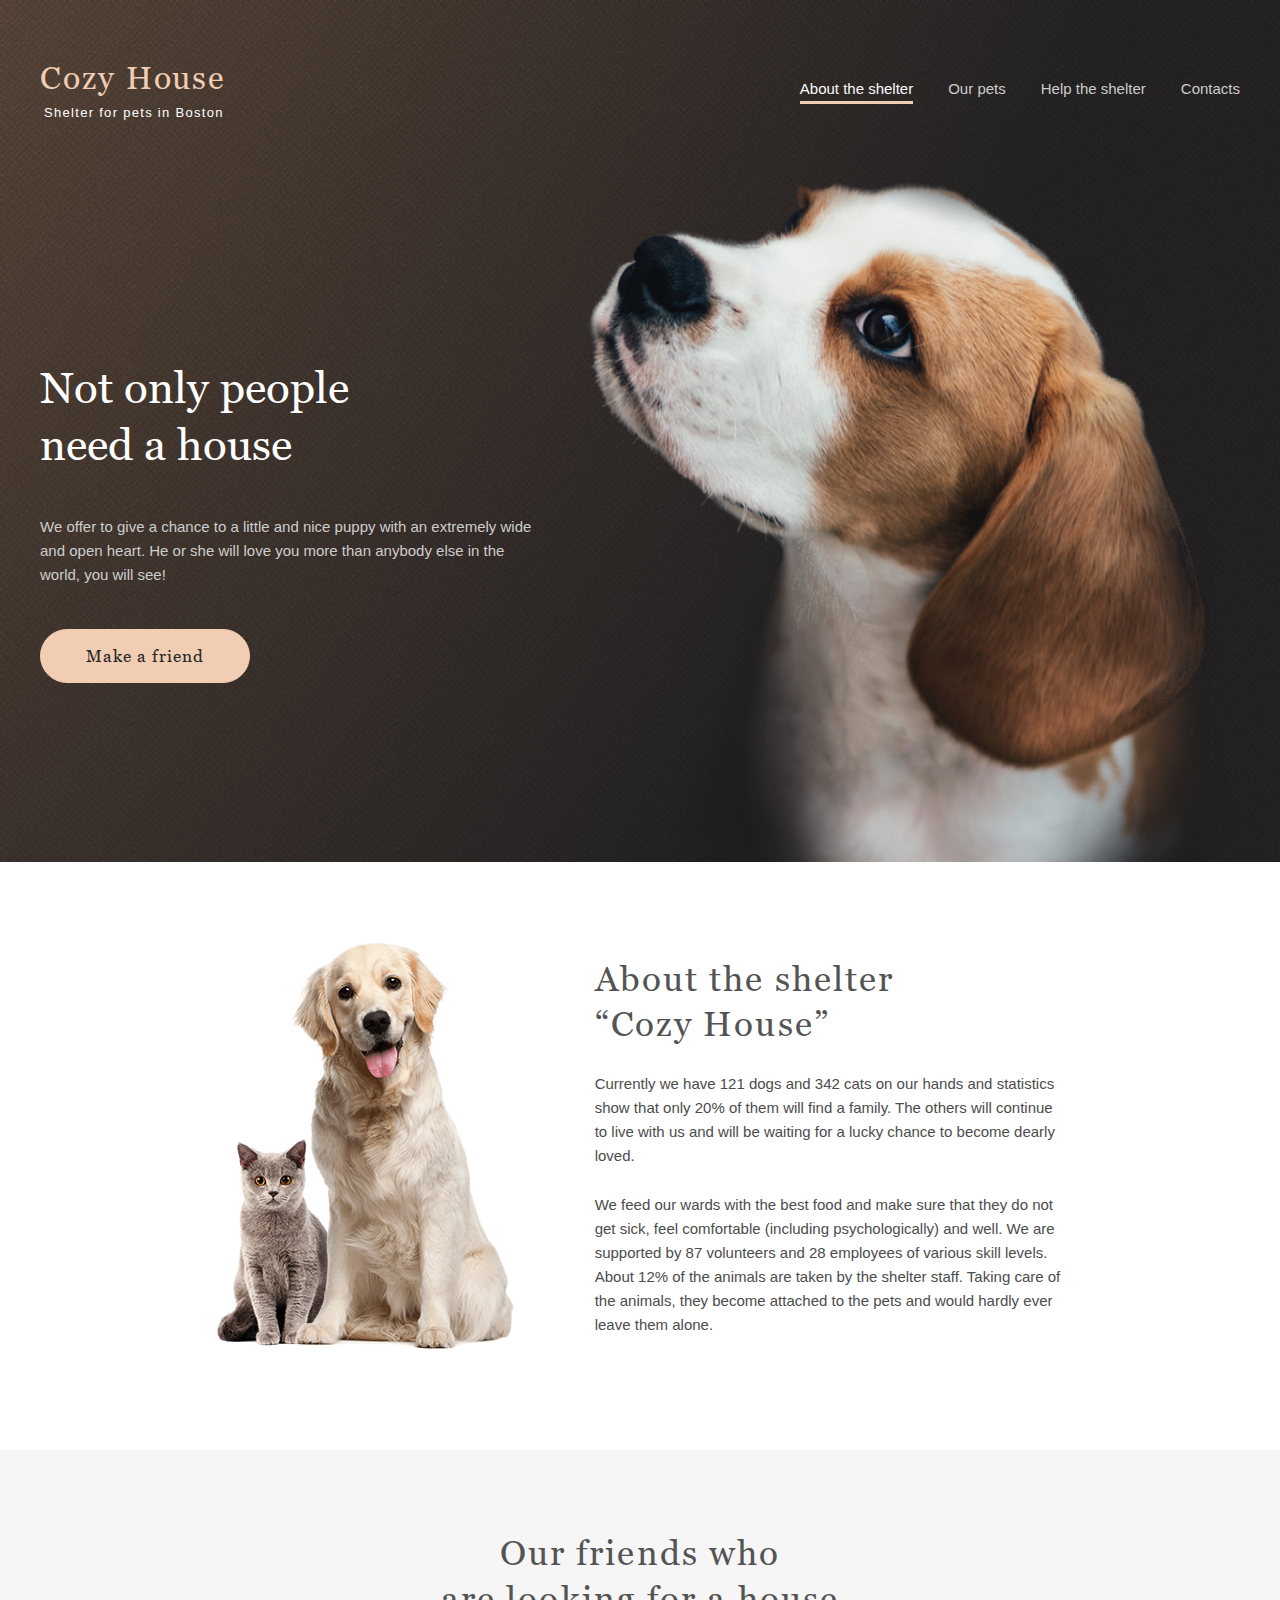
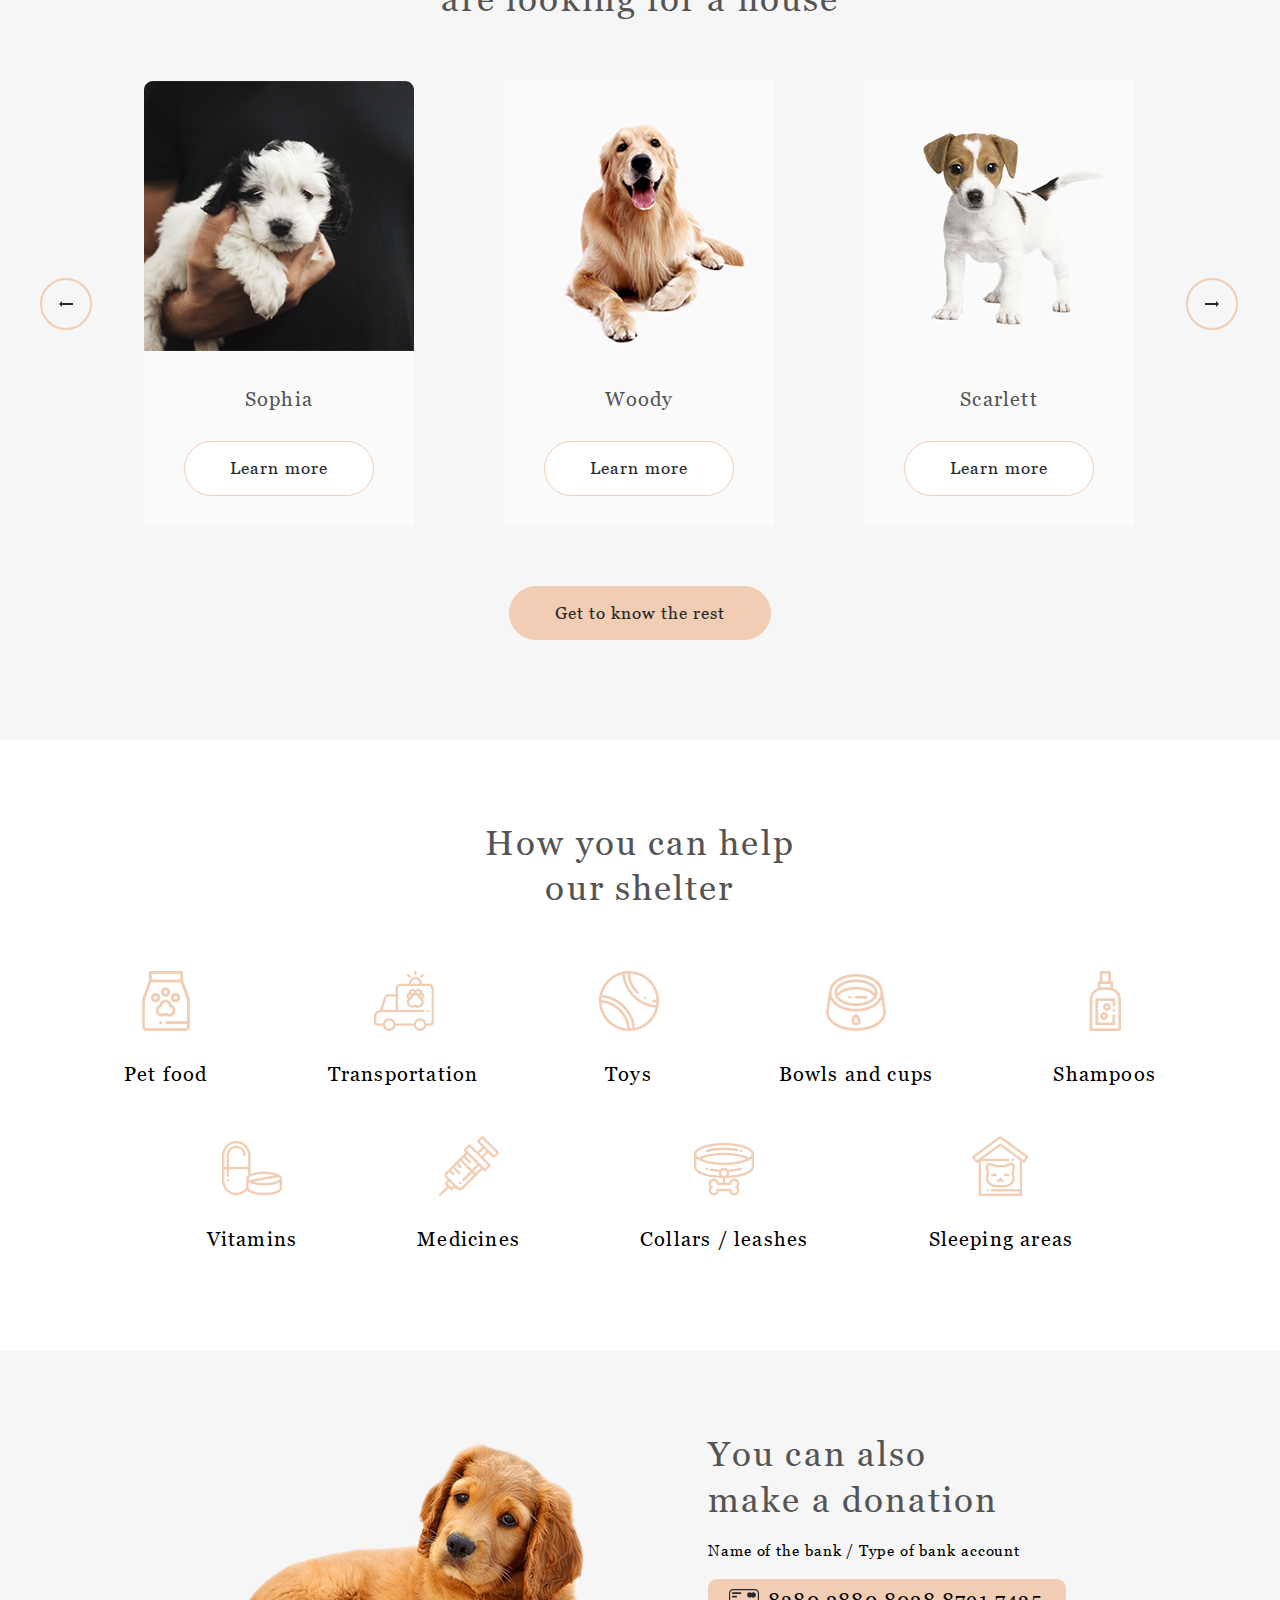
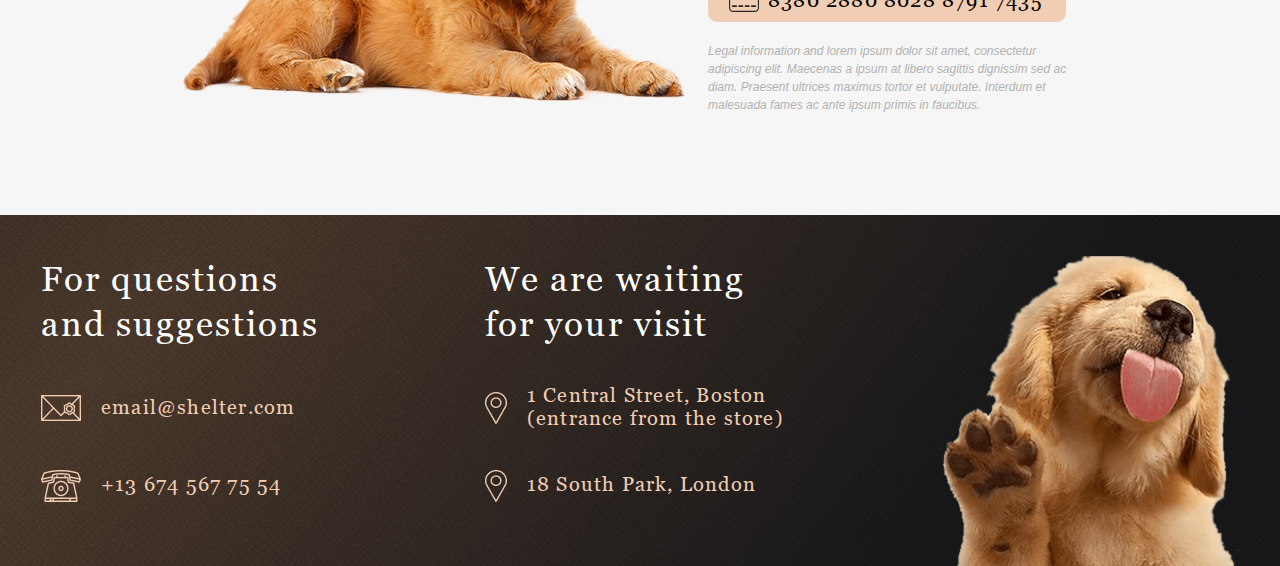
==== commit 5bf0664f: "done till the help, need to fix slider.js" ====
--- a/index.html
+++ b/index.html
@@ -35,8 +35,9 @@
                 <div class="makeFriend">
                     <h2>Not only people <br> need a house</h2>
                     <div class="propos">We offer to give a chance to a little and nice puppy with an extremely wide and open heart. He or she will love you more than anybody else in the world, you will see!</div>
-                    <a href="#ourFriends"><button class="orangeButton">Make a friend</button></a>
+                    <a href="#ourFriends"><button class="orangeButton startButton">Make a friend</button></a>
                 </div>
+                <a href="#ourFriends"><button class="orangeButton startButton2">Make a friend</button></a>
                 <img class="startImg" src="./assets/start-screen-puppy.png" alt="puppy photo">
             </div>            
         </section>
--- a/style.css
+++ b/style.css
@@ -87,6 +87,7 @@
 	font-size: 32px;
 	line-height: 110%;
 	color: #F1CDB3;
+	letter-spacing: 0.06em;
 }
 .subtitle{
 	margin-top: 10px;
@@ -97,6 +98,7 @@
 	line-height: 15px;	
 	padding-left: 4px;
 	color: white;
+	letter-spacing: 0.1em;
 }
 ul{
 	display: flex;
@@ -128,7 +130,7 @@
 .notOnly{
 	background: url(./assets/start-screen-gradient-background.png);
 	background-size: cover;
-	height: 908px;
+	height: 100%;
 	min-width: 100%;
 	padding-top: 180px;	
 }
@@ -141,7 +143,10 @@
 .startImg{
 	display: block;
 	margin-left: 42px;
-	/* width: 54.53% */
+	width: 54.53%
+}
+.startButton2{
+	display: none;
 }
 h2{
 	font-family: 'Georgia';
@@ -176,8 +181,10 @@
 .orangeButton:hover{
 	background-color: #FDDCC4;
 }
+
+/* about start */
+
 section#about{
-	height: 588px;
 	padding: 80px 16.797% 100px;
 }
 .about{
@@ -418,6 +425,10 @@
 	gap: 145px;
 	padding: 3.2% 3.2% 0 3.2%;
 }
+.footerImg{
+	display: block;
+	width: 23.4375%;
+}
 .white{
 	color: #FFFFFF;
 }
@@ -526,6 +537,59 @@
 
 
 @media screen and (max-width: 1279px) {
+	.headerFooterContainer{
+		top: 30px;
+		padding: 0 30px;
+	}
+	.startContainer{
+		flex-direction: column;
+		margin-left: 20.052%;
+		margin-right: 20.052%;
+		padding: 0;
+	}
+	.startImg{
+		width: 123.695%;
+		margin-top: 100px;
+		align-self: start;
+		margin-left: 0;
+	}
+	.notOnly{
+		padding-top: 150px;
+	}
+
+	.startButton{
+		display: none;
+	}
+	.startButton2{
+		display: block;
+	}
+
+	section#about{
+		padding: 80px 22.005% 100px;
+	}
+	.about{
+		flex-direction: column;
+		gap: 80px;
+	}
+	.presentation{
+		order: -1;
+	}
+	section#ourFriends{
+		padding: 80px 30px 100px;
+	}
+	.sliderContainer{
+		gap: 1.6949%;
+	}
+	.slider{
+		max-width: 81.92%;
+	}
+	.track{
+		gap: 6.8493%;
+	}
+	.sliderItem{
+		min-width: 46.2328%
+	}
+
 	section#OP_pets{
 		padding: 10.42% 94px 10% 94px;
 	}
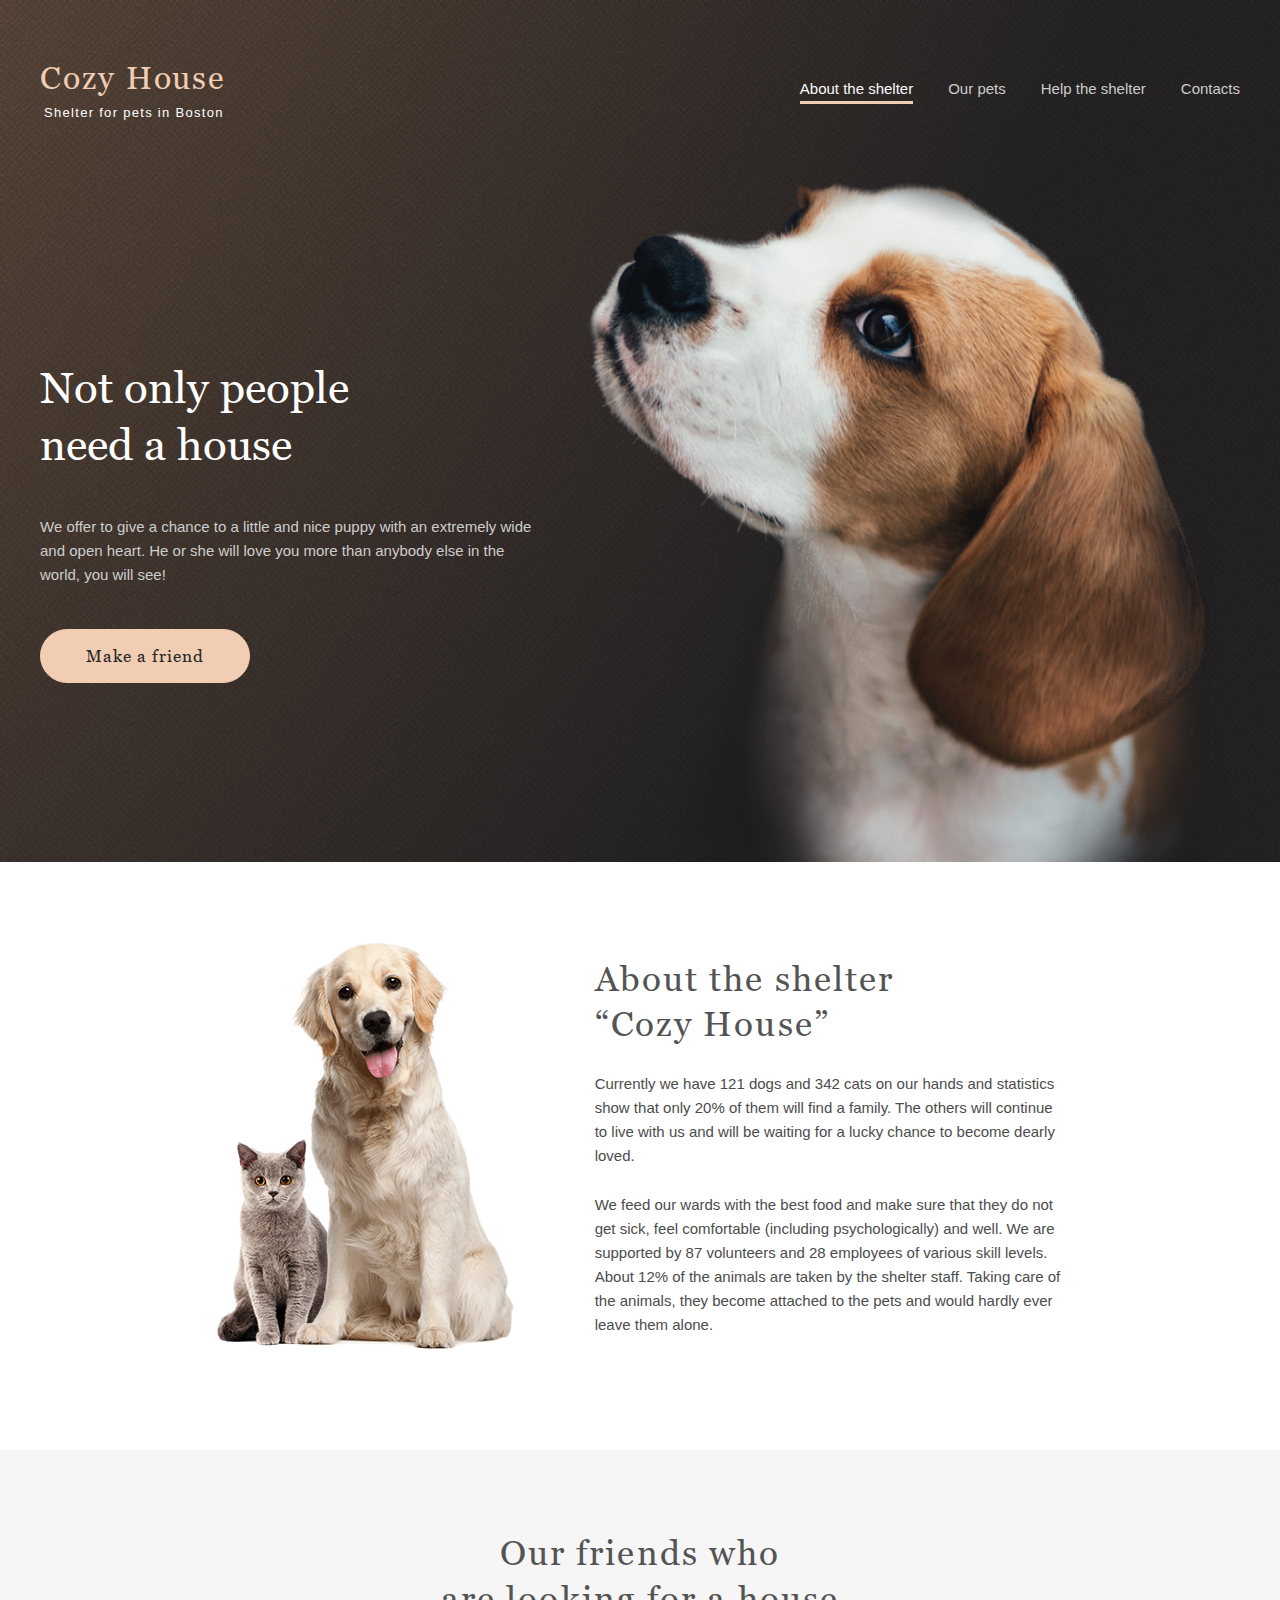
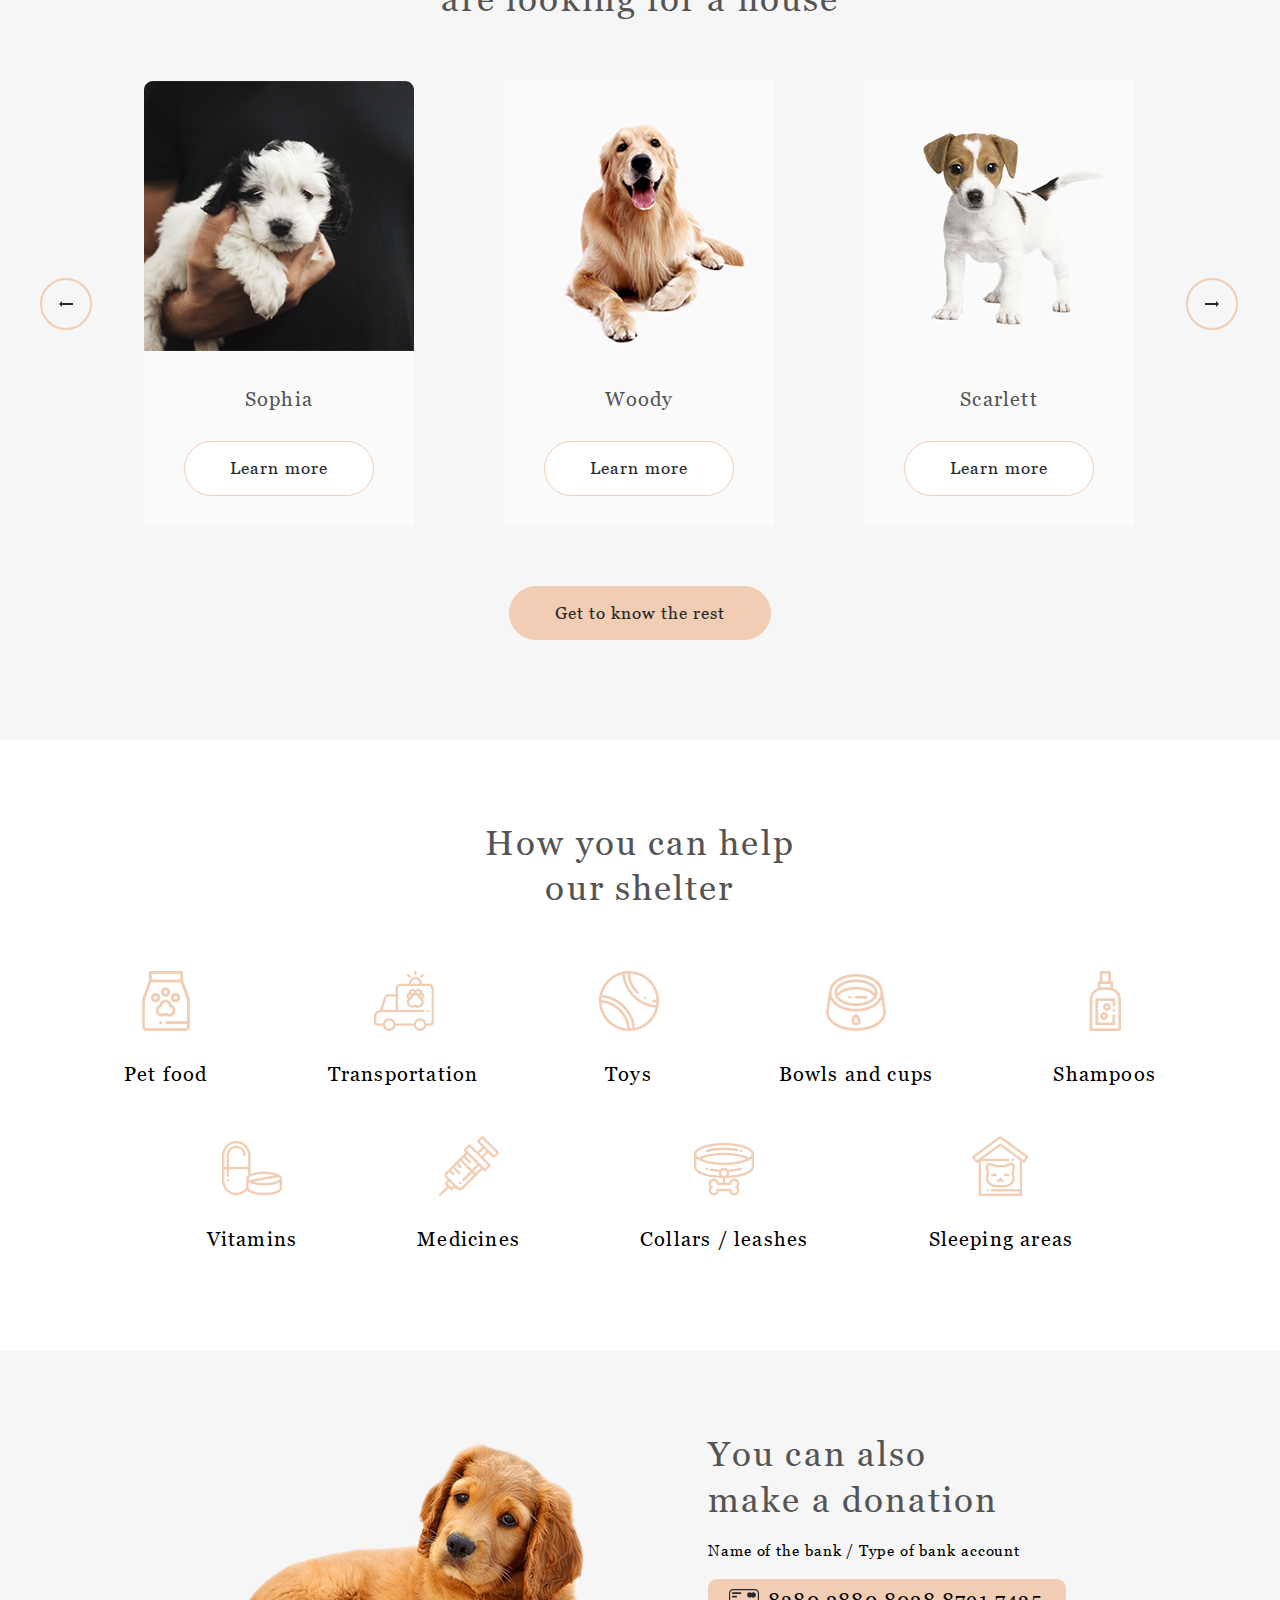
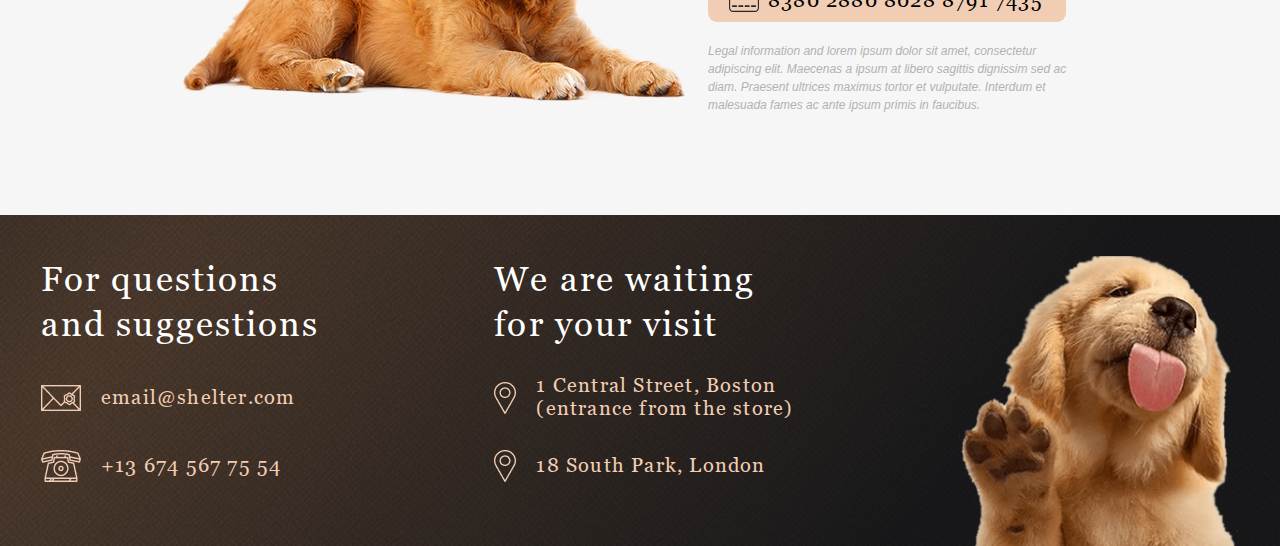
==== commit 4b4de1a2: "adaptive is done" ====
--- a/index.html
+++ b/index.html
@@ -147,8 +147,9 @@
                         <a href="https://www.google.com/maps/place/Kheppipet/@53.9284606,27.5638872,15z/data=!4m2!3m1!1s0x0:0x6fe3a6a5ea40aec8?sa=X&ved=2ahUKEwj7yfOM9IL6AhVPposKHeBvDN4Q_BJ6BAgdEAU&hl=en"><h4 class="footerH4">18 South Park, London </h4></a>
                     </div>
                 </div>
-                <img src="./assets/footer-puppy.png" alt="puppy">
+                <img src="./assets/footer-puppy.png" alt="puppy" class="footerImg">
             </div>
+            <img src="./assets/footer-puppy.png" alt="puppy" class="footerImg_768 center">
         </div>
     </footer>
 <script src="index.js" type="module"></script>    
--- a/style.css
+++ b/style.css
@@ -222,7 +222,7 @@
 }
 
 .roundButton{
-	width: 52px;
+	min-width: 52px;
 	height: 52px;
 	border: 2px solid #F1CDB3;
 	border-radius: 100px;
@@ -525,6 +525,9 @@
 .last{
 	background: url(./assets/last.png) no-repeat center;
 }
+.footerImg_768{
+	display: none;
+}
 /* our pets end */
 
 
@@ -578,7 +581,8 @@
 		padding: 80px 30px 100px;
 	}
 	.sliderContainer{
-		gap: 1.6949%;
+		gap: 0;
+		justify-content: space-between;
 	}
 	.slider{
 		max-width: 81.92%;
@@ -587,9 +591,45 @@
 		gap: 6.8493%;
 	}
 	.sliderItem{
-		min-width: 46.2328%
-	}
-
+		min-width: 46.551724%
+	}
+	section#help {
+		padding: 80px 8.9843% 100px;
+	}
+	.helpKinds{
+		row-gap: 60px;
+		column-gap: 57px;
+	}
+	.helpItem{
+		min-width: 26.984%;
+	}
+	section#donation{
+		padding: 10.4% 25.26% 13.0208% ;
+		flex-direction: column;
+		gap: 60px;
+	}
+	.donationDog{
+		order: 1;
+	}
+	.bankCard{
+		width: fit-content;
+	}
+	.footerImg{
+		display: none;
+	}
+	.footerImg_768{
+		display: block;
+		align-self: flex-end;
+		width: min-content;
+	}
+	.contactsContainer{
+		padding: 3.9% 8.3% 8.3%;
+		gap: 8.3%;
+	}
+	.contact, .location{
+		height: 234px;
+		margin-bottom: 0;
+	}
 	section#OP_pets{
 		padding: 10.42% 94px 10% 94px;
 	}
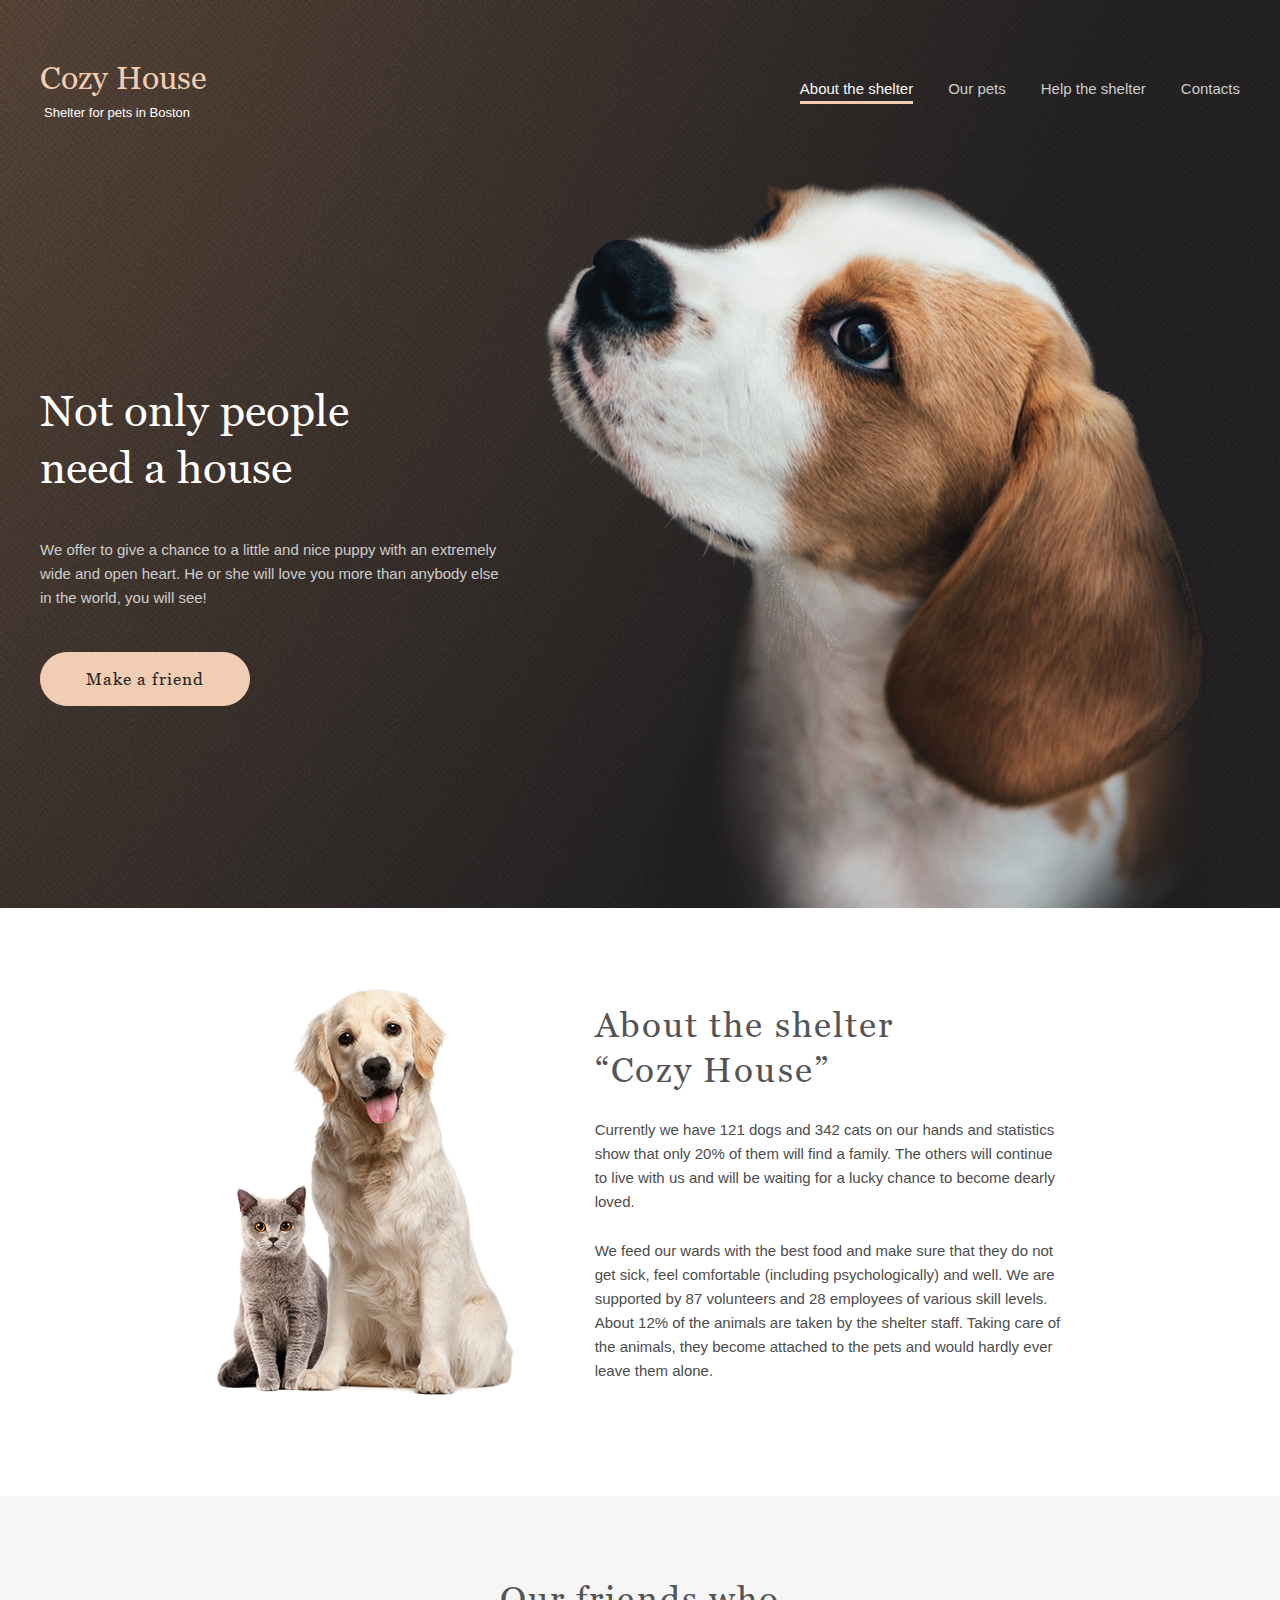
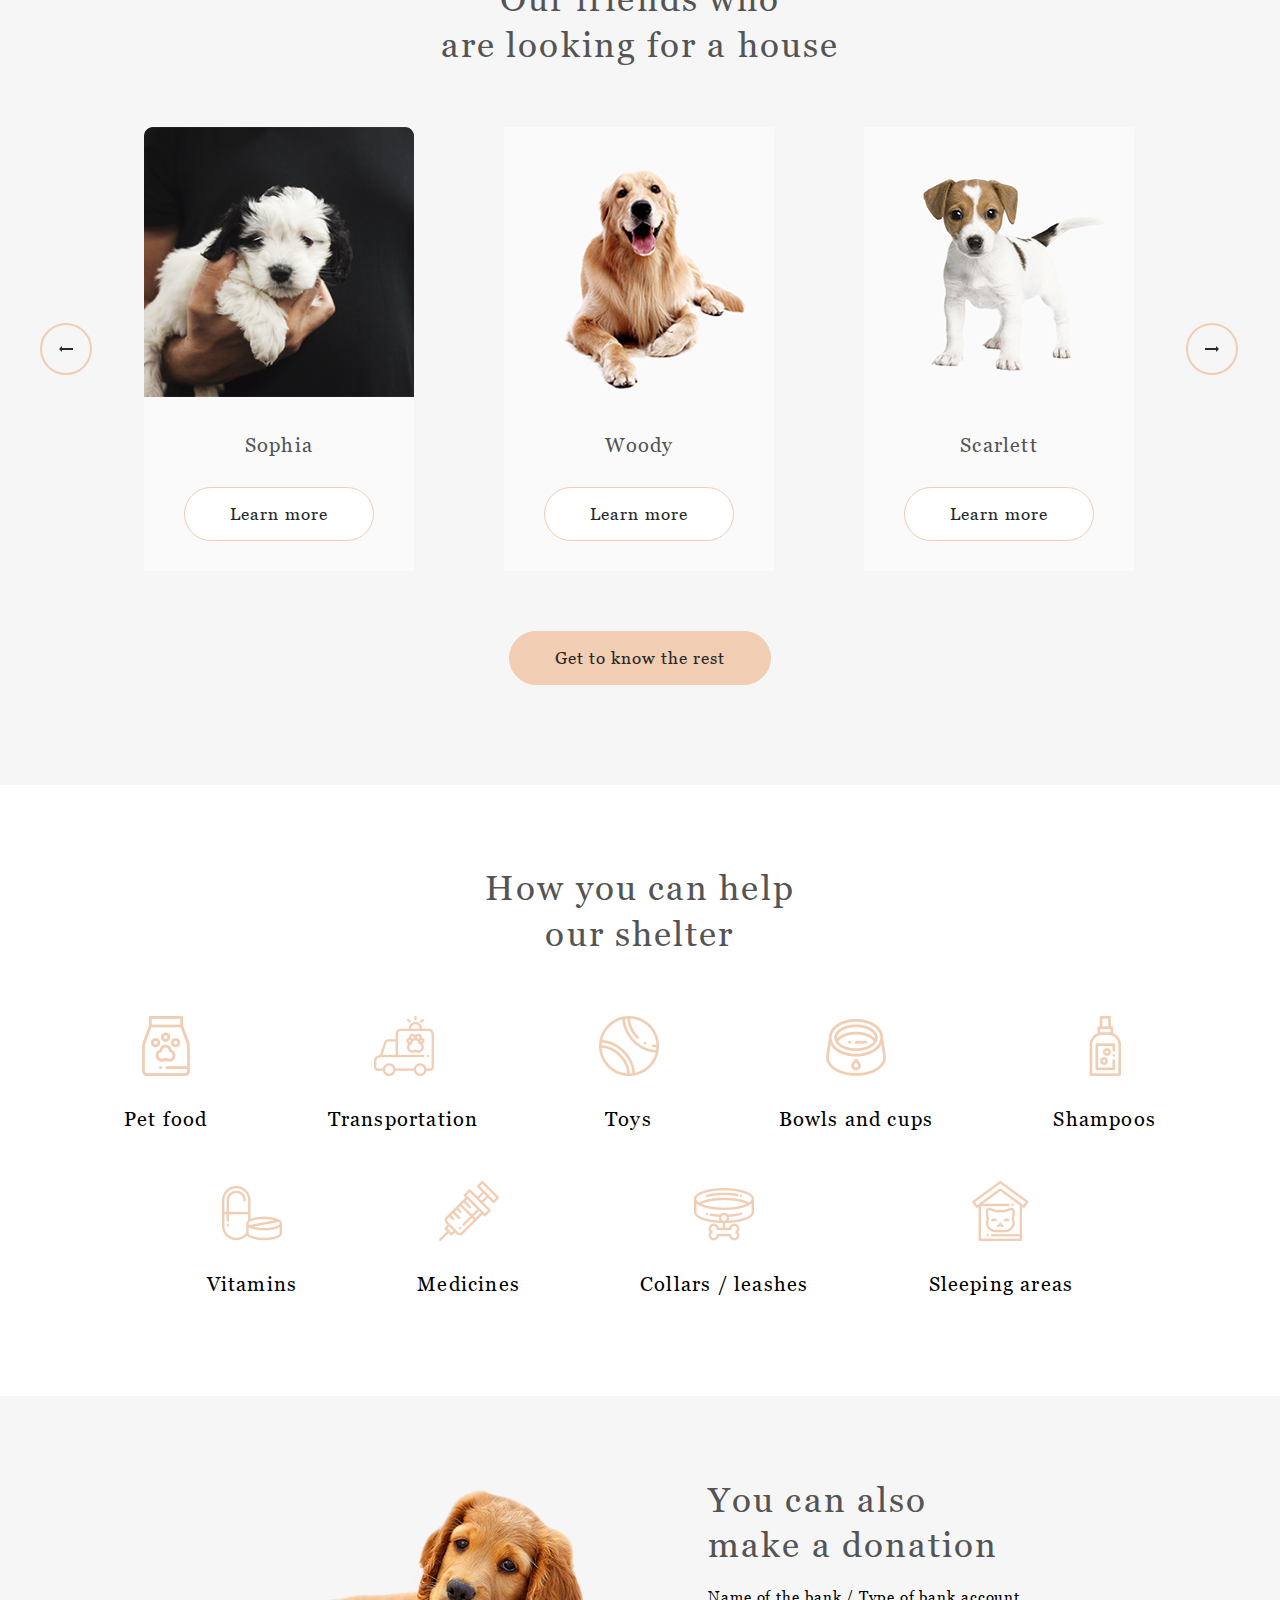
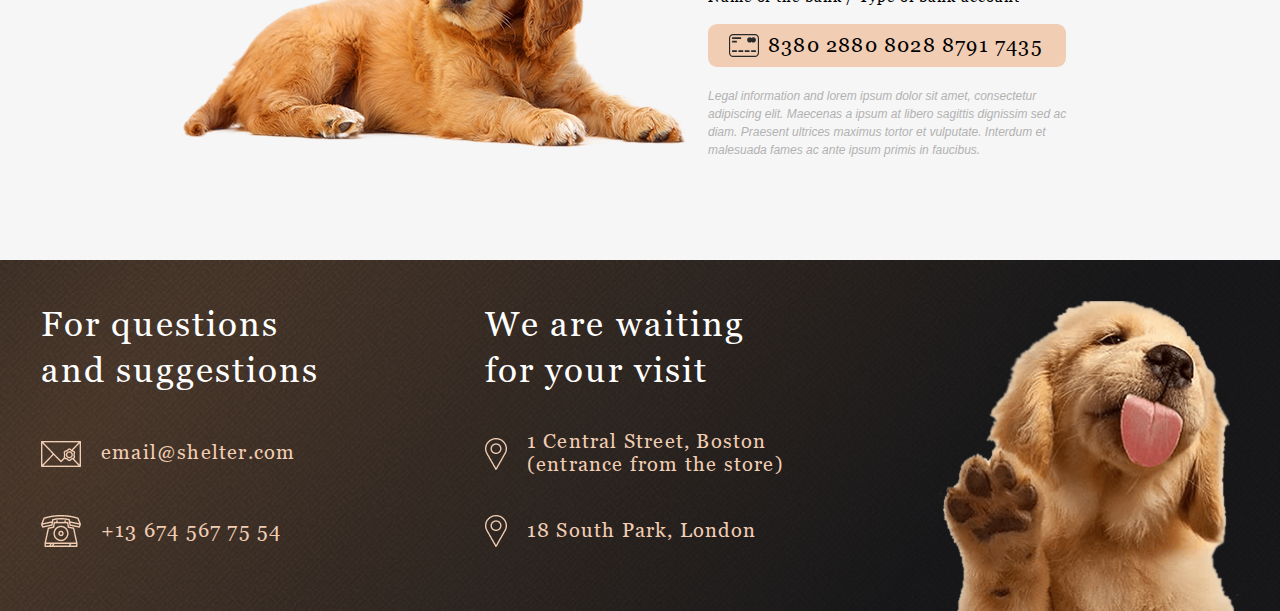
==== commit 1881f27f: "Revert "Resize768 1280"" ====
--- a/index.html
+++ b/index.html
@@ -35,9 +35,8 @@
                 <div class="makeFriend">
                     <h2>Not only people <br> need a house</h2>
                     <div class="propos">We offer to give a chance to a little and nice puppy with an extremely wide and open heart. He or she will love you more than anybody else in the world, you will see!</div>
-                    <a href="#ourFriends"><button class="orangeButton startButton">Make a friend</button></a>
+                    <a href="#ourFriends"><button class="orangeButton">Make a friend</button></a>
                 </div>
-                <a href="#ourFriends"><button class="orangeButton startButton2">Make a friend</button></a>
                 <img class="startImg" src="./assets/start-screen-puppy.png" alt="puppy photo">
             </div>            
         </section>
@@ -147,9 +146,8 @@
                         <a href="https://www.google.com/maps/place/Kheppipet/@53.9284606,27.5638872,15z/data=!4m2!3m1!1s0x0:0x6fe3a6a5ea40aec8?sa=X&ved=2ahUKEwj7yfOM9IL6AhVPposKHeBvDN4Q_BJ6BAgdEAU&hl=en"><h4 class="footerH4">18 South Park, London </h4></a>
                     </div>
                 </div>
-                <img src="./assets/footer-puppy.png" alt="puppy" class="footerImg">
+                <img src="./assets/footer-puppy.png" alt="puppy">
             </div>
-            <img src="./assets/footer-puppy.png" alt="puppy" class="footerImg_768 center">
         </div>
     </footer>
 <script src="index.js" type="module"></script>    
--- a/style.css
+++ b/style.css
@@ -87,7 +87,6 @@
 	font-size: 32px;
 	line-height: 110%;
 	color: #F1CDB3;
-	letter-spacing: 0.06em;
 }
 .subtitle{
 	margin-top: 10px;
@@ -98,7 +97,6 @@
 	line-height: 15px;	
 	padding-left: 4px;
 	color: white;
-	letter-spacing: 0.1em;
 }
 ul{
 	display: flex;
@@ -130,7 +128,7 @@
 .notOnly{
 	background: url(./assets/start-screen-gradient-background.png);
 	background-size: cover;
-	height: 100%;
+	height: 908px;
 	min-width: 100%;
 	padding-top: 180px;	
 }
@@ -143,10 +141,7 @@
 .startImg{
 	display: block;
 	margin-left: 42px;
-	width: 54.53%
-}
-.startButton2{
-	display: none;
+	/* width: 54.53% */
 }
 h2{
 	font-family: 'Georgia';
@@ -181,10 +176,8 @@
 .orangeButton:hover{
 	background-color: #FDDCC4;
 }
-
-/* about start */
-
 section#about{
+	height: 588px;
 	padding: 80px 16.797% 100px;
 }
 .about{
@@ -222,7 +215,7 @@
 }
 
 .roundButton{
-	min-width: 52px;
+	width: 52px;
 	height: 52px;
 	border: 2px solid #F1CDB3;
 	border-radius: 100px;
@@ -425,10 +418,6 @@
 	gap: 145px;
 	padding: 3.2% 3.2% 0 3.2%;
 }
-.footerImg{
-	display: block;
-	width: 23.4375%;
-}
 .white{
 	color: #FFFFFF;
 }
@@ -525,9 +514,6 @@
 .last{
 	background: url(./assets/last.png) no-repeat center;
 }
-.footerImg_768{
-	display: none;
-}
 /* our pets end */
 
 
@@ -540,96 +526,6 @@
 
 
 @media screen and (max-width: 1279px) {
-	.headerFooterContainer{
-		top: 30px;
-		padding: 0 30px;
-	}
-	.startContainer{
-		flex-direction: column;
-		margin-left: 20.052%;
-		margin-right: 20.052%;
-		padding: 0;
-	}
-	.startImg{
-		width: 123.695%;
-		margin-top: 100px;
-		align-self: start;
-		margin-left: 0;
-	}
-	.notOnly{
-		padding-top: 150px;
-	}
-
-	.startButton{
-		display: none;
-	}
-	.startButton2{
-		display: block;
-	}
-
-	section#about{
-		padding: 80px 22.005% 100px;
-	}
-	.about{
-		flex-direction: column;
-		gap: 80px;
-	}
-	.presentation{
-		order: -1;
-	}
-	section#ourFriends{
-		padding: 80px 30px 100px;
-	}
-	.sliderContainer{
-		gap: 0;
-		justify-content: space-between;
-	}
-	.slider{
-		max-width: 81.92%;
-	}
-	.track{
-		gap: 6.8493%;
-	}
-	.sliderItem{
-		min-width: 46.551724%
-	}
-	section#help {
-		padding: 80px 8.9843% 100px;
-	}
-	.helpKinds{
-		row-gap: 60px;
-		column-gap: 57px;
-	}
-	.helpItem{
-		min-width: 26.984%;
-	}
-	section#donation{
-		padding: 10.4% 25.26% 13.0208% ;
-		flex-direction: column;
-		gap: 60px;
-	}
-	.donationDog{
-		order: 1;
-	}
-	.bankCard{
-		width: fit-content;
-	}
-	.footerImg{
-		display: none;
-	}
-	.footerImg_768{
-		display: block;
-		align-self: flex-end;
-		width: min-content;
-	}
-	.contactsContainer{
-		padding: 3.9% 8.3% 8.3%;
-		gap: 8.3%;
-	}
-	.contact, .location{
-		height: 234px;
-		margin-bottom: 0;
-	}
 	section#OP_pets{
 		padding: 10.42% 94px 10% 94px;
 	}
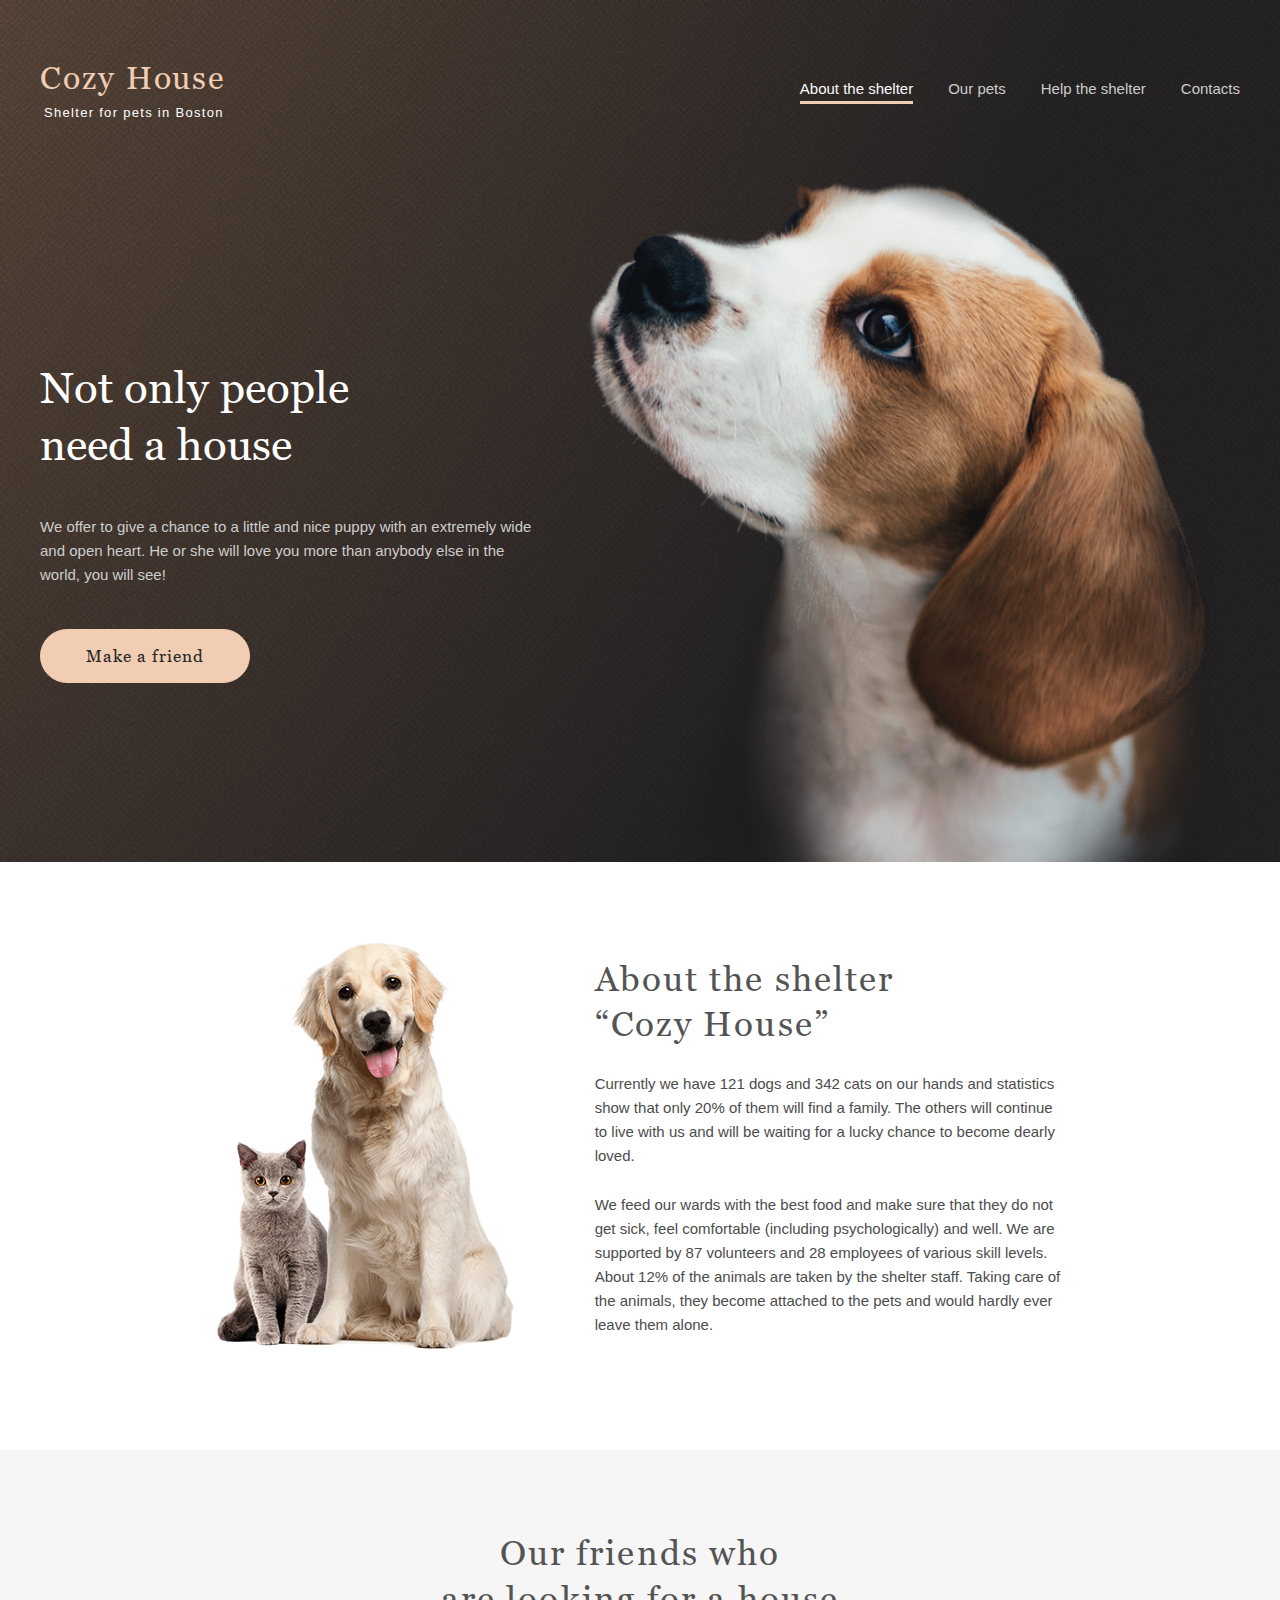
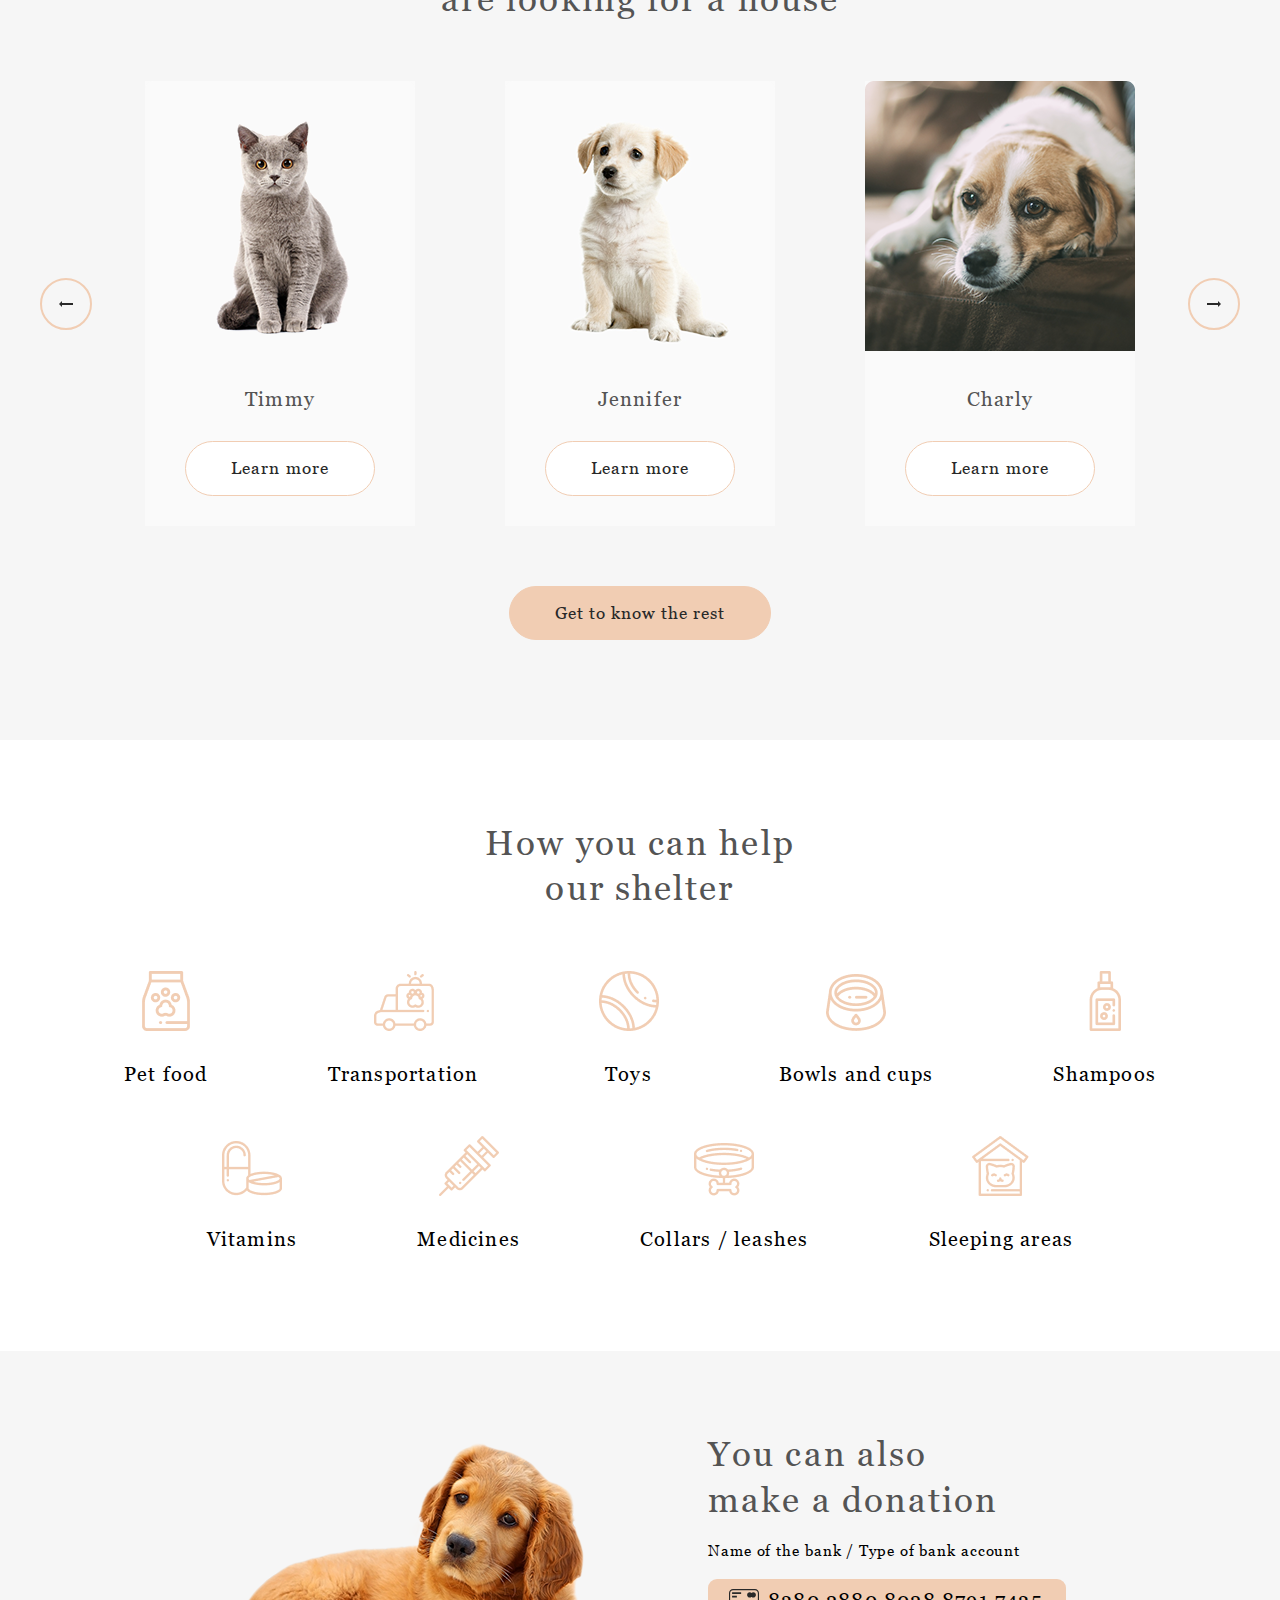
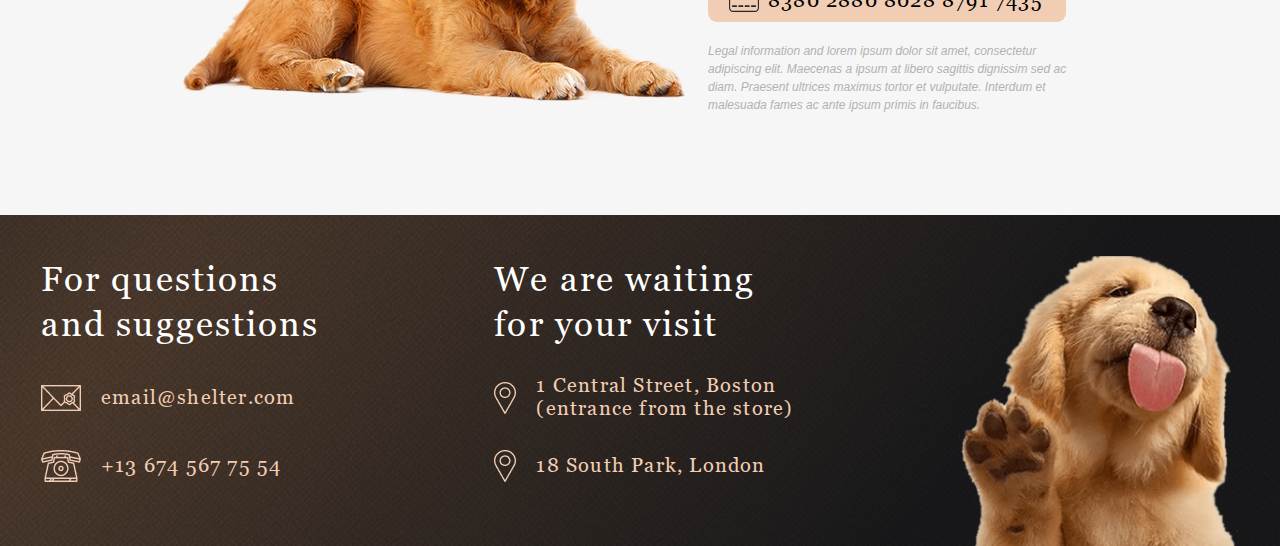
==== commit 4d59a076: "corusel instead of slider" ====
--- a/index.html
+++ b/index.html
@@ -35,8 +35,9 @@
                 <div class="makeFriend">
                     <h2>Not only people <br> need a house</h2>
                     <div class="propos">We offer to give a chance to a little and nice puppy with an extremely wide and open heart. He or she will love you more than anybody else in the world, you will see!</div>
-                    <a href="#ourFriends"><button class="orangeButton">Make a friend</button></a>
+                    <a href="#ourFriends"><button class="orangeButton startButton">Make a friend</button></a>
                 </div>
+                <a href="#ourFriends"><button class="orangeButton startButton2">Make a friend</button></a>
                 <img class="startImg" src="./assets/start-screen-puppy.png" alt="puppy photo">
             </div>            
         </section>
@@ -62,7 +63,7 @@
                     </div>
                     <div class="roundButton slideRight"><img src="./assets/ArrowLeft.png" class="arrow" alt="slide to right"></div>
                 </div>
-                <button class="orangeButton">Get to know the rest</button>
+                <a href='./pets.html'><button class="orangeButton">Get to know the rest</button></a>
                 <div class="popUp">
                     <div class="closeButton roundButton"> x</div>
                     <div class="petPopUp"></div>
@@ -146,8 +147,9 @@
                         <a href="https://www.google.com/maps/place/Kheppipet/@53.9284606,27.5638872,15z/data=!4m2!3m1!1s0x0:0x6fe3a6a5ea40aec8?sa=X&ved=2ahUKEwj7yfOM9IL6AhVPposKHeBvDN4Q_BJ6BAgdEAU&hl=en"><h4 class="footerH4">18 South Park, London </h4></a>
                     </div>
                 </div>
-                <img src="./assets/footer-puppy.png" alt="puppy">
+                <img src="./assets/footer-puppy.png" alt="puppy" class="footerImg">
             </div>
+            <img src="./assets/footer-puppy.png" alt="puppy" class="footerImg_768 center">
         </div>
     </footer>
 <script src="index.js" type="module"></script>    
--- a/style.css
+++ b/style.css
@@ -87,6 +87,7 @@
 	font-size: 32px;
 	line-height: 110%;
 	color: #F1CDB3;
+	letter-spacing: 0.06em;
 }
 .subtitle{
 	margin-top: 10px;
@@ -97,6 +98,7 @@
 	line-height: 15px;	
 	padding-left: 4px;
 	color: white;
+	letter-spacing: 0.1em;
 }
 ul{
 	display: flex;
@@ -128,7 +130,7 @@
 .notOnly{
 	background: url(./assets/start-screen-gradient-background.png);
 	background-size: cover;
-	height: 908px;
+	height: 100%;
 	min-width: 100%;
 	padding-top: 180px;	
 }
@@ -141,7 +143,10 @@
 .startImg{
 	display: block;
 	margin-left: 42px;
-	/* width: 54.53% */
+	width: 54.53%
+}
+.startButton2{
+	display: none;
 }
 h2{
 	font-family: 'Georgia';
@@ -176,8 +181,10 @@
 .orangeButton:hover{
 	background-color: #FDDCC4;
 }
+
+/* about start */
+
 section#about{
-	height: 588px;
 	padding: 80px 16.797% 100px;
 }
 .about{
@@ -209,13 +216,13 @@
 .sliderContainer{	
 	display: flex;
 	align-items: center;
-	width: 100%;
 	margin: 60px auto;
-	gap: 52px;
+	/* gap: 52px; */
+	justify-content: space-between;
 }
 
 .roundButton{
-	width: 52px;
+	min-width: 52px;
 	height: 52px;
 	border: 2px solid #F1CDB3;
 	border-radius: 100px;
@@ -241,9 +248,18 @@
 }
 .track{
 	margin: 0 auto;
-	display: flex;
-	gap: 9.09090909%;
+	display: flex;	
+	/* transition: all .5s; */
+	min-width: 100%;
+}
+.moveNext{
+	/* transform: translateX(-100%); */
 	transition: all .5s;
+}
+.slideDiv{
+	display: flex;
+	justify-content: space-between;
+	min-width: 100%;
 }
 .sliderItem{
 	min-width: 27.27272727%;
@@ -418,6 +434,10 @@
 	gap: 145px;
 	padding: 3.2% 3.2% 0 3.2%;
 }
+.footerImg{
+	display: block;
+	width: 23.4375%;
+}
 .white{
 	color: #FFFFFF;
 }
@@ -514,6 +534,9 @@
 .last{
 	background: url(./assets/last.png) no-repeat center;
 }
+.footerImg_768{
+	display: none;
+}
 /* our pets end */
 
 
@@ -526,6 +549,94 @@
 
 
 @media screen and (max-width: 1279px) {
+	.headerFooterContainer{
+		top: 30px;
+		padding: 0 30px;
+	}
+	.startContainer{
+		flex-direction: column;
+		margin-left: 20.052%;
+		margin-right: 20.052%;
+		padding: 0;
+	}
+	.startImg{
+		width: 123.695%;
+		margin-top: 100px;
+		align-self: start;
+		margin-left: 0;
+	}
+	.notOnly{
+		padding-top: 150px;
+	}
+
+	.startButton{
+		display: none;
+	}
+	.startButton2{
+		display: block;
+	}
+
+	section#about{
+		padding: 80px 22.005% 100px;
+	}
+	.about{
+		flex-direction: column;
+		gap: 80px;
+	}
+	.presentation{
+		order: -1;
+	}
+	section#ourFriends{
+		padding: 80px 30px 100px;
+	}
+	
+	.slider{
+		max-width: 81.92%;
+	}
+
+	.sliderItem{
+		min-width: 46.55%
+	}
+	.popUp{
+		min-width: 82%;
+	}
+	section#help {
+		padding: 80px 8.9843% 100px;
+	}
+	.helpKinds{
+		row-gap: 60px;
+		column-gap: 57px;
+	}
+	.helpItem{
+		min-width: 26.984%;
+	}
+	section#donation{
+		padding: 10.4% 25.26% 13.0208% ;
+		flex-direction: column;
+		gap: 60px;
+	}
+	.donationDog{
+		order: 1;
+	}
+	.bankCard{
+		width: fit-content;
+	}
+	.footerImg{
+		display: none;
+	}
+	.footerImg_768{
+		display: block;
+		align-self: flex-end;
+		width: min-content;
+	}
+	.contactsContainer{
+		padding: 3.9% 8.3% 8.3%;
+		gap: 8.3%;
+	}
+	.contact, .location{
+		height: 234px;
+		margin-bottom: 0;
+	}
 	section#OP_pets{
 		padding: 10.42% 94px 10% 94px;
 	}
